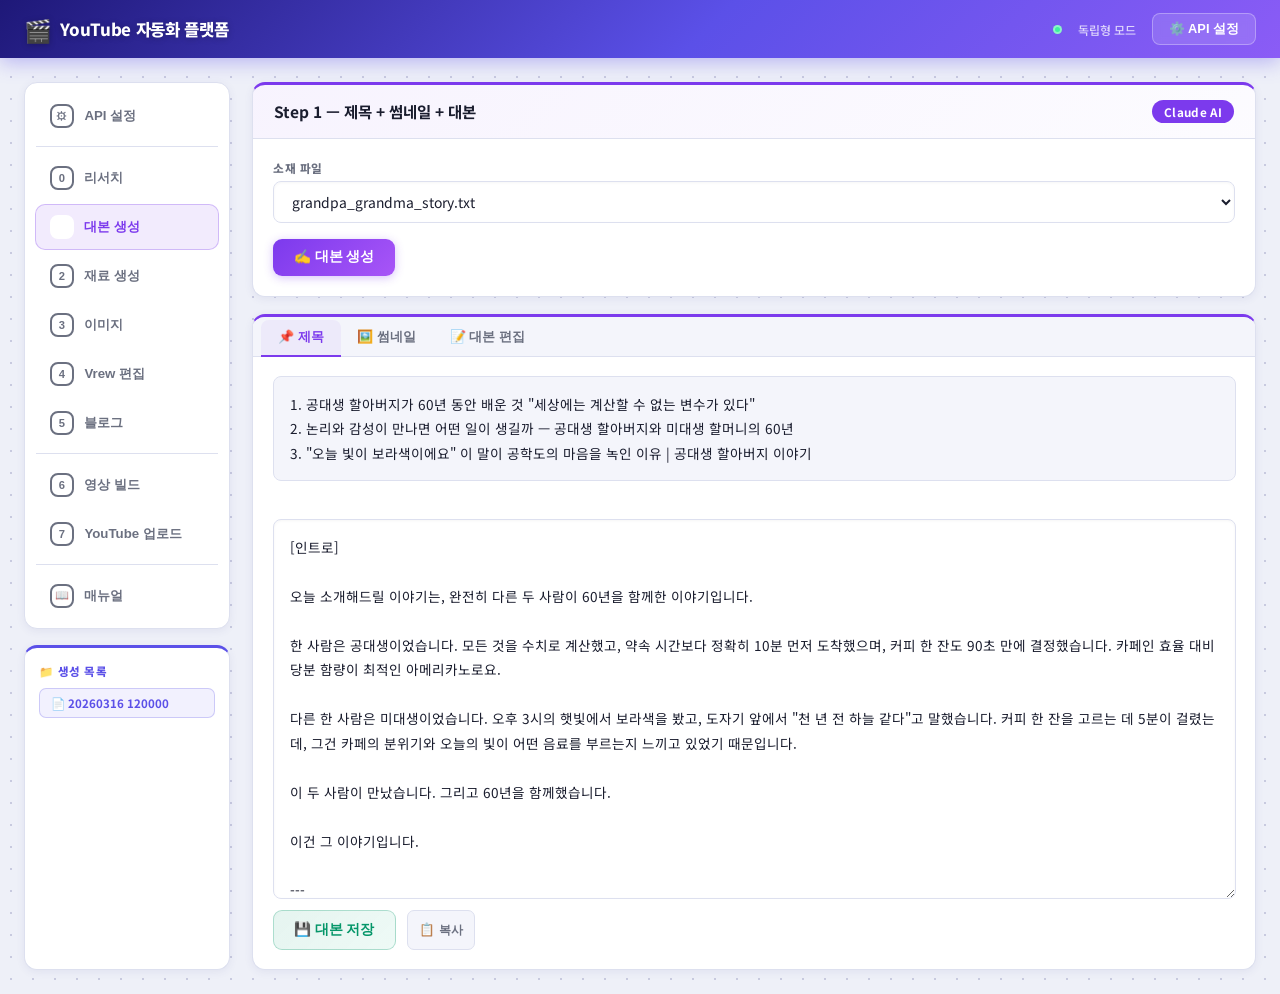
==== index.html @ fd3ea14d "YouTube 자동화 플랫폼 초기 커밋 - index.html: 브라우저 단독 실행 플랫폼 (Gemini API 직접 호출, 프리미엄 화이트 테마) - orchestrator.py" ====
<!DOCTYPE html>
<html lang="ko">
<head>
<meta charset="UTF-8">
<meta name="viewport" content="width=device-width, initial-scale=1.0">
<title>YouTube 자동화 플랫폼</title>
<style>
@import url('https://fonts.googleapis.com/css2?family=Noto+Sans+KR:wght@400;500;600;700;800&display=swap');
*,*::before,*::after{box-sizing:border-box;margin:0;padding:0}
:root{
  --bg:#eef0f8;--surf:#fff;--surf2:#f4f5fb;--surf3:#e8eaf3;
  --border:#dde0ef;--text:#1a1d2e;--text2:#6b7080;--r:13px;
  --sh:0 2px 8px rgba(60,60,140,.08);--sh2:0 8px 28px rgba(60,60,140,.14);
  /* 스텝 컬러 팔레트 */
  --cs:#5b50e8;  /* 설정 — 인디고 */
  --c0:#0891b2;  /* Step 0 — 시안 */
  --c1:#7c3aed;  /* Step 1 — 바이올렛 */
  --c2:#ea580c;  /* Step 2 — 오렌지 */
  --c3:#db2777;  /* Step 3 — 핑크 */
  --c4:#059669;  /* Step 4 — 에메랄드 */
  --c5:#2563eb;  /* Step 5 — 블루 */
  --c6:#7e22ce;  /* Step 6 — 퍼플 */
  --c7:#dc2626;  /* Step 7 — 레드 */
  --accent:#5b50e8;--green:#059669;--yellow:#d97706;--red:#dc2626;
}
*{scrollbar-width:thin;scrollbar-color:#c5c8e0 transparent}
::-webkit-scrollbar{width:5px;height:5px}
::-webkit-scrollbar-thumb{background:#c5c8e0;border-radius:3px}
::-webkit-scrollbar-thumb:hover{background:#9fa6d0}
body{font-family:'Noto Sans KR',system-ui,sans-serif;background:var(--bg);color:var(--text);min-height:100vh;display:flex;flex-direction:column;
  background-image:radial-gradient(circle,#c8cadf 1px,transparent 1px);background-size:22px 22px}

/* ── 헤더 ── */
.hdr{background:linear-gradient(135deg,#1e1878 0%,#5b50e8 55%,#8b5cf6 100%);border-bottom:none;position:sticky;top:0;z-index:200;box-shadow:0 4px 20px rgba(91,80,232,.38)}
.hdr-in{max-width:1500px;margin:0 auto;padding:0 1.5rem;height:58px;display:flex;align-items:center;gap:1rem}
.logo{display:flex;align-items:center;gap:.55rem;font-size:1.05rem;font-weight:800;margin-right:auto;color:#fff;letter-spacing:-.02em;text-shadow:0 1px 6px rgba(0,0,0,.25)}
.logo-icon{font-size:1.4rem}
.dot{width:9px;height:9px;border-radius:50%;background:rgba(255,100,100,.8);border:2px solid rgba(255,255,255,.4);transition:background .3s}
.dot.ok{background:#3df0a0}
.dot-label{font-size:.75rem;color:rgba(255,255,255,.75);font-weight:500}
.hdr-btn{padding:.42rem 1rem;border-radius:8px;border:1.5px solid rgba(255,255,255,.3);background:rgba(255,255,255,.13);color:#fff;font-size:.8rem;cursor:pointer;transition:all .2s;font-weight:600;backdrop-filter:blur(4px)}
.hdr-btn:hover{background:rgba(255,255,255,.25);border-color:rgba(255,255,255,.6)}

/* ── 레이아웃 ── */
.wrap{flex:1;display:flex;max-width:1500px;margin:0 auto;width:100%;padding:1.5rem;gap:1.4rem}

/* ── 사이드바 ── */
.sidebar{width:206px;flex-shrink:0;display:flex;flex-direction:column;gap:1rem}
.snav{display:flex;flex-direction:column;gap:.2rem;background:#fff;border-radius:var(--r);padding:.6rem;border:1.5px solid var(--border);box-shadow:var(--sh)}
.sbtn{width:100%;background:transparent;border:1.5px solid transparent;border-radius:10px;padding:.62rem .9rem;display:flex;align-items:center;gap:.65rem;cursor:pointer;color:var(--text2);transition:all .18s;text-align:left}
.sbtn:hover{background:var(--surf2);border-color:var(--border);color:var(--text)}
/* 기본 활성 */
.sbtn.on{background:rgba(91,80,232,.1);border-color:rgba(91,80,232,.28);color:var(--cs)}
/* 스텝별 활성 색상 */
.sbtn[data-p="pSettings"].on{background:rgba(91,80,232,.1);border-color:rgba(91,80,232,.28);color:var(--cs)}
.sbtn[data-p="p0"].on{background:rgba(8,145,178,.1);border-color:rgba(8,145,178,.28);color:var(--c0)}
.sbtn[data-p="p1"].on{background:rgba(124,58,237,.1);border-color:rgba(124,58,237,.28);color:var(--c1)}
.sbtn[data-p="p2"].on{background:rgba(234,88,12,.1);border-color:rgba(234,88,12,.28);color:var(--c2)}
.sbtn[data-p="p3"].on{background:rgba(219,39,119,.1);border-color:rgba(219,39,119,.28);color:var(--c3)}
.sbtn[data-p="p4"].on{background:rgba(5,150,105,.1);border-color:rgba(5,150,105,.28);color:var(--c4)}
.sbtn[data-p="p5"].on{background:rgba(37,99,235,.1);border-color:rgba(37,99,235,.28);color:var(--c5)}
.sbtn[data-p="p6"].on{background:rgba(126,34,206,.1);border-color:rgba(126,34,206,.28);color:var(--c6)}
.sbtn[data-p="p7"].on{background:rgba(220,38,38,.1);border-color:rgba(220,38,38,.28);color:var(--c7)}
.snum{width:24px;height:24px;border-radius:8px;border:2px solid currentColor;display:flex;align-items:center;justify-content:center;font-size:.7rem;font-weight:800;flex-shrink:0}
.sbtn.on .snum{background:currentColor;border-color:currentColor;color:#fff}
.slabel{font-size:.83rem;font-weight:600}
.sdiv{height:1px;background:var(--border);margin:.28rem .1rem}

/* 출력 목록 */
.obox{background:#fff;border:1.5px solid var(--border);border-top:3px solid var(--cs);border-radius:var(--r);padding:.9rem;flex:1;overflow:hidden;display:flex;flex-direction:column;box-shadow:var(--sh)}
.obox-t{font-size:.72rem;font-weight:800;color:var(--cs);margin-bottom:.55rem;letter-spacing:.05em;text-transform:uppercase}
.olist{display:flex;flex-direction:column;gap:.22rem;overflow-y:auto;flex:1}
.oitem{font-size:.72rem;color:var(--text2);padding:.4rem .65rem;border-radius:7px;cursor:pointer;border:1.5px solid transparent;transition:all .15s;white-space:nowrap;overflow:hidden;text-overflow:ellipsis;font-weight:500}
.oitem:hover{background:var(--surf2);color:var(--text);border-color:var(--border)}
.oitem.sel{background:rgba(91,80,232,.08);border-color:rgba(91,80,232,.25);color:var(--cs);font-weight:700}

/* ── 콘텐츠 ── */
.content{flex:1;min-width:0;display:flex;flex-direction:column;gap:1.1rem}
.panel{display:none;flex-direction:column;gap:1.1rem}.panel.on{display:flex}

/* ── 카드 기본 ── */
.card{background:#fff;border:1.5px solid var(--border);border-radius:var(--r);overflow:hidden;box-shadow:var(--sh);transition:box-shadow .2s}
.card:hover{box-shadow:var(--sh2)}
.card-hdr{padding:.92rem 1.3rem;border-bottom:1.5px solid var(--border);display:flex;align-items:center;gap:.65rem}
.card-hdr h2{font-size:.97rem;font-weight:700;color:var(--text)}
.card-hdr p{font-size:.73rem;color:#fff;margin-left:auto;padding:.2rem .75rem;border-radius:20px;font-weight:700;letter-spacing:.03em}
.card-body{padding:1.25rem;display:flex;flex-direction:column;gap:.9rem}

/* ── 스텝별 카드 상단 컬러 테두리 + 헤더 배경 + 배지 색상 ── */
#pSettings .card{border-top:3px solid var(--cs)}
#pSettings .card-hdr{background:linear-gradient(135deg,rgba(91,80,232,.06),rgba(139,92,246,.03))}
#pSettings .card-hdr p{background:var(--cs)}
#p0 .card{border-top:3px solid var(--c0)}
#p0 .card-hdr{background:linear-gradient(135deg,rgba(8,145,178,.06),rgba(6,182,212,.03))}
#p0 .card-hdr p{background:var(--c0)}
#p0 .btn-p{background:linear-gradient(135deg,var(--c0),#22d3ee);box-shadow:0 2px 10px rgba(8,145,178,.3)}
#p0 .btn-p:hover:not(:disabled){box-shadow:0 5px 18px rgba(8,145,178,.42);transform:translateY(-1px)}
#p1 .card{border-top:3px solid var(--c1)}
#p1 .card-hdr{background:linear-gradient(135deg,rgba(124,58,237,.06),rgba(167,139,250,.03))}
#p1 .card-hdr p{background:var(--c1)}
#p1 .btn-p{background:linear-gradient(135deg,var(--c1),#a855f7);box-shadow:0 2px 10px rgba(124,58,237,.3)}
#p1 .btn-p:hover:not(:disabled){box-shadow:0 5px 18px rgba(124,58,237,.42);transform:translateY(-1px)}
#p2 .card{border-top:3px solid var(--c2)}
#p2 .card-hdr{background:linear-gradient(135deg,rgba(234,88,12,.06),rgba(251,146,60,.03))}
#p2 .card-hdr p{background:var(--c2)}
#p2 .btn-p{background:linear-gradient(135deg,var(--c2),#fb923c);box-shadow:0 2px 10px rgba(234,88,12,.3)}
#p2 .btn-p:hover:not(:disabled){box-shadow:0 5px 18px rgba(234,88,12,.42);transform:translateY(-1px)}
#p3 .card{border-top:3px solid var(--c3)}
#p3 .card-hdr{background:linear-gradient(135deg,rgba(219,39,119,.06),rgba(244,114,182,.03))}
#p3 .card-hdr p{background:var(--c3)}
#p3 .btn-p{background:linear-gradient(135deg,var(--c3),#f472b6);box-shadow:0 2px 10px rgba(219,39,119,.3)}
#p3 .btn-p:hover:not(:disabled){box-shadow:0 5px 18px rgba(219,39,119,.42);transform:translateY(-1px)}
#p4 .card{border-top:3px solid var(--c4)}
#p4 .card-hdr{background:linear-gradient(135deg,rgba(5,150,105,.06),rgba(52,211,153,.03))}
#p4 .card-hdr p{background:var(--c4)}
#p5 .card{border-top:3px solid var(--c5)}
#p5 .card-hdr{background:linear-gradient(135deg,rgba(37,99,235,.06),rgba(96,165,250,.03))}
#p5 .card-hdr p{background:var(--c5)}
#p5 .btn-p{background:linear-gradient(135deg,var(--c5),#60a5fa);box-shadow:0 2px 10px rgba(37,99,235,.3)}
#p5 .btn-p:hover:not(:disabled){box-shadow:0 5px 18px rgba(37,99,235,.42);transform:translateY(-1px)}
#p6 .card{border-top:3px solid var(--c6)}
#p6 .card-hdr{background:linear-gradient(135deg,rgba(126,34,206,.06),rgba(192,132,252,.03))}
#p6 .card-hdr p{background:var(--c6)}
#p6 .btn-p{background:linear-gradient(135deg,var(--c6),#c084fc);box-shadow:0 2px 10px rgba(126,34,206,.3)}
#p6 .btn-p:hover:not(:disabled){box-shadow:0 5px 18px rgba(126,34,206,.42);transform:translateY(-1px)}
#p7 .card{border-top:3px solid var(--c7)}
#p7 .card-hdr{background:linear-gradient(135deg,rgba(220,38,38,.06),rgba(252,165,165,.03))}
#p7 .card-hdr p{background:var(--c7)}
#p7 .btn-p{background:linear-gradient(135deg,var(--c7),#f87171);box-shadow:0 2px 10px rgba(220,38,38,.3)}
#p7 .btn-p:hover:not(:disabled){box-shadow:0 5px 18px rgba(220,38,38,.42);transform:translateY(-1px)}

/* ── 폼 ── */
.fg{display:flex;flex-direction:column;gap:.32rem}
.fg label{font-size:.73rem;font-weight:800;color:var(--text2);letter-spacing:.04em;text-transform:uppercase}
.row{display:flex;gap:.8rem;flex-wrap:wrap}
.row .fg{flex:1;min-width:140px}
input[type=text],input[type=password],select,textarea{
  width:100%;background:#fff;border:1.5px solid var(--border);
  border-radius:8px;padding:.55rem .88rem;color:var(--text);font-size:.87rem;
  outline:none;transition:all .2s;font-family:inherit;
  box-shadow:inset 0 1px 3px rgba(0,0,0,.04)}
input[type=text]:focus,input[type=password]:focus,select:focus,textarea:focus{border-color:var(--accent);box-shadow:0 0 0 3px rgba(91,80,232,.11)}
.eye-wrap{position:relative}
.eye-wrap input{padding-right:2.2rem}
.eye-btn{position:absolute;right:.7rem;top:50%;transform:translateY(-50%);background:none;border:none;color:var(--text2);cursor:pointer;font-size:.85rem;padding:0}
.chk-row{display:flex;align-items:center;gap:.5rem;font-size:.86rem;cursor:pointer;font-weight:600}
.chk-row input{width:15px;height:15px;accent-color:var(--accent);cursor:pointer}

/* ── 버튼 ── */
.btn{padding:.6rem 1.3rem;border-radius:9px;border:none;font-size:.85rem;font-weight:700;cursor:pointer;transition:all .2s;display:inline-flex;align-items:center;gap:.4rem;letter-spacing:-.01em}
.btn:disabled{opacity:.38;cursor:not-allowed;transform:none!important;box-shadow:none!important}
.btn-p{background:linear-gradient(135deg,var(--cs),#8b5cf6);color:#fff;box-shadow:0 2px 10px rgba(91,80,232,.32)}
.btn-p:hover:not(:disabled){box-shadow:0 5px 18px rgba(91,80,232,.42);transform:translateY(-1px)}
.btn-s{background:#fff;color:var(--text);border:1.5px solid var(--border);box-shadow:0 1px 4px rgba(0,0,0,.06)}
.btn-s:hover:not(:disabled){border-color:#9fa6d0;color:var(--accent);background:var(--surf2);transform:translateY(-1px)}
.btn-g{background:linear-gradient(135deg,rgba(5,150,105,.1),rgba(16,185,129,.07));color:var(--green);border:1.5px solid rgba(5,150,105,.28)}
.btn-g:hover:not(:disabled){background:rgba(5,150,105,.17);transform:translateY(-1px)}
.btn-r{background:rgba(220,38,38,.08);color:var(--red);border:1.5px solid rgba(220,38,38,.25)}
.btn-r:hover:not(:disabled){background:rgba(220,38,38,.14)}
.btn-icon{background:var(--surf2);border:1.5px solid var(--border);color:var(--text2);padding:.38rem .72rem;font-size:.78rem;border-radius:7px;cursor:pointer;transition:all .15s;font-weight:600}
.btn-icon:hover{border-color:#9fa6d0;color:var(--accent);background:var(--surf3);transform:translateY(-1px)}

/* ── 로그 ── */
.log{background:linear-gradient(135deg,#f0f4ff,#f8f9ff);border:1.5px solid #c7d2fe;border-left:4px solid var(--c1);border-radius:var(--r);padding:1rem 1.2rem;font-family:Consolas,'Courier New',monospace;font-size:.79rem;color:#3730a3;white-space:pre-wrap;max-height:260px;overflow-y:auto;line-height:1.65}
.log .err{color:var(--red)}
.status-row{display:flex;align-items:center;gap:.7rem}
.spin{display:inline-block;width:14px;height:14px;border:2px solid #c7d2fe;border-top-color:var(--cs);border-radius:50%;animation:spin .7s linear infinite;flex-shrink:0}
@keyframes spin{to{transform:rotate(360deg)}}
.tag{font-size:.72rem;padding:.22rem .62rem;border-radius:20px;font-weight:800;letter-spacing:.03em}
.tag-run{background:rgba(91,80,232,.11);color:var(--cs);border:1px solid rgba(91,80,232,.2)}
.tag-ok{background:rgba(5,150,105,.11);color:var(--green);border:1px solid rgba(5,150,105,.2)}
.tag-err{background:rgba(220,38,38,.11);color:var(--red);border:1px solid rgba(220,38,38,.2)}

/* ── 탭 ── */
.tabs{display:flex;border-bottom:1.5px solid var(--border);background:var(--surf2);padding:.2rem .5rem 0}
.tbtn{padding:.56rem 1.05rem;background:none;border:none;color:var(--text2);font-size:.81rem;font-weight:700;cursor:pointer;border-bottom:2.5px solid transparent;transition:all .15s;margin-bottom:-1.5px;border-radius:8px 8px 0 0}
.tbtn.on{color:var(--accent);border-bottom-color:var(--accent);background:rgba(91,80,232,.06)}
.tbtn:hover{color:var(--text);background:var(--surf3)}
#p1 .tbtn.on{color:var(--c1);border-bottom-color:var(--c1);background:rgba(124,58,237,.06)}
#p2 .tbtn.on{color:var(--c2);border-bottom-color:var(--c2);background:rgba(234,88,12,.06)}
#p3 .tbtn.on{color:var(--c3);border-bottom-color:var(--c3);background:rgba(219,39,119,.06)}
#p4 .tbtn.on{color:var(--c4);border-bottom-color:var(--c4);background:rgba(5,150,105,.06)}
#p5 .tbtn.on{color:var(--c5);border-bottom-color:var(--c5);background:rgba(37,99,235,.06)}
.tc{display:none;padding:1.2rem}.tc.on{display:block}

/* ── 콘텐츠 영역 ── */
.ca{background:var(--surf2);border-radius:8px;padding:.92rem 1.05rem;font-size:.85rem;line-height:1.8;white-space:pre-wrap;min-height:60px;border:1.5px solid var(--border)}
.cedit{width:100%;background:#fff;border:1.5px solid var(--border);border-radius:8px;padding:.92rem 1.05rem;color:var(--text);font-size:.85rem;line-height:1.8;min-height:380px;resize:vertical;outline:none;font-family:inherit;transition:all .2s}
.cedit:focus{border-color:var(--c1);box-shadow:0 0 0 3px rgba(124,58,237,.1)}

/* ── 프롬프트 카드 ── */
.pcards{display:flex;flex-direction:column;gap:.7rem}
.pcard{background:#fff;border:1.5px solid var(--border);border-left:4px solid var(--c3);border-radius:var(--r);padding:.9rem 1.1rem;display:flex;gap:.9rem;transition:all .2s}
.pcard:hover{box-shadow:var(--sh2);transform:translateX(2px)}
.pnum{width:26px;height:26px;border-radius:8px;background:linear-gradient(135deg,var(--c3),#f472b6);color:#fff;display:flex;align-items:center;justify-content:center;font-size:.71rem;font-weight:800;flex-shrink:0;margin-top:.1rem;box-shadow:0 2px 6px rgba(219,39,119,.28)}
.pbody{flex:1;min-width:0}
.pko{font-size:.78rem;color:var(--text2);margin-bottom:.4rem;font-weight:600}
.pen{font-size:.8rem;color:var(--text);line-height:1.55;font-family:Consolas,monospace;background:linear-gradient(135deg,#fdf4ff,#fce7f3);padding:.55rem .8rem;border-radius:7px;margin-bottom:.5rem;word-break:break-all;border:1.5px solid #fbcfe8}

/* ── 메타 그리드 ── */
.mgrid{display:flex;flex-direction:column;gap:.9rem}
.mlbl{font-size:.72rem;font-weight:800;color:var(--c2);letter-spacing:.05em;text-transform:uppercase;margin-bottom:.3rem}

/* ── 도구 링크 ── */
.tlinks{display:flex;gap:.7rem;flex-wrap:wrap}
.tlink{padding:.5rem 1rem;background:#fff;border:1.5px solid var(--border);border-radius:9px;color:var(--text);text-decoration:none;font-size:.82rem;font-weight:700;transition:all .2s;box-shadow:var(--sh)}
.tlink:hover{border-color:#9fa6d0;color:var(--accent);background:rgba(91,80,232,.04);transform:translateY(-1px);box-shadow:var(--sh2)}

/* ── 설정 패널 ── */
.settings-grid{display:grid;grid-template-columns:1fr 1fr;gap:1rem}
@media(max-width:700px){.settings-grid{grid-template-columns:1fr}}
.key-status{font-size:.74rem;margin-top:.3rem;display:flex;align-items:center;gap:.3rem;font-weight:700}
.key-status.ok{color:var(--green)}.key-status.no{color:var(--red)}

/* ── 마크다운 ── */
.md h2{font-size:.97rem;color:var(--c4);margin:1rem 0 .35rem;font-weight:800}
.md h3{font-size:.88rem;color:var(--c2);margin:.8rem 0 .3rem;font-weight:700}
.md table{width:100%;border-collapse:collapse;margin:.7rem 0;font-size:.8rem}
.md th{background:rgba(5,150,105,.07);padding:.45rem .7rem;border:1.5px solid var(--border);text-align:left;font-weight:800;color:var(--c4)}
.md td{padding:.4rem .7rem;border:1.5px solid var(--border)}
.md tr:nth-child(even) td{background:var(--surf2)}
.md code{background:linear-gradient(135deg,#ede9fe,#f3e8ff);border:1px solid #ddd6fe;padding:.1rem .35rem;border-radius:5px;font-size:.78rem;font-family:Consolas,monospace;color:var(--c1)}
.md ul,.md ol{padding-left:1.3rem;font-size:.85rem;line-height:1.8}
.md hr{border:none;border-top:1.5px solid var(--border);margin:.9rem 0}
.md strong{color:var(--text);font-weight:700}

/* ── 토스트 ── */
#toast{position:fixed;bottom:1.5rem;right:1.5rem;background:#fff;border:1.5px solid var(--green);color:var(--green);padding:.68rem 1.35rem;border-radius:12px;font-size:.85rem;font-weight:800;opacity:0;transform:translateY(8px);transition:all .25s;pointer-events:none;z-index:999;box-shadow:0 6px 22px rgba(5,150,105,.2)}
#toast.show{opacity:1;transform:translateY(0)}

/* ── 빈 상태 ── */
.empty{text-align:center;padding:2rem;color:var(--text2);font-size:.88rem}
.hidden{display:none!important}

/* ── 매뉴얼 ── */
#pManual .card{border-top:3px solid #0f766e}
#pManual .card-hdr{background:linear-gradient(135deg,rgba(15,118,110,.07),rgba(20,184,166,.03))}
#pManual .card-hdr p{background:#0f766e}
.sbtn[data-p="pManual"].on{background:rgba(15,118,110,.1);border-color:rgba(15,118,110,.28);color:#0f766e}
.man-hero{background:linear-gradient(135deg,#1e1878,#5b50e8,#8b5cf6);border-radius:var(--r);padding:2rem 1.8rem;color:#fff;margin-bottom:.2rem}
.man-hero h1{font-size:1.5rem;font-weight:800;margin-bottom:.4rem;letter-spacing:-.03em}
.man-hero p{font-size:.88rem;opacity:.82;line-height:1.7}
.man-flow{display:flex;flex-wrap:wrap;gap:.7rem;margin:.5rem 0}
.man-step{background:#fff;border:1.5px solid var(--border);border-radius:10px;padding:.75rem 1rem;display:flex;align-items:center;gap:.6rem;min-width:130px;flex:1;box-shadow:var(--sh);transition:all .2s}
.man-step:hover{box-shadow:var(--sh2);transform:translateY(-2px)}
.man-step-num{width:30px;height:30px;border-radius:9px;display:flex;align-items:center;justify-content:center;font-size:.78rem;font-weight:800;color:#fff;flex-shrink:0}
.man-step-txt{font-size:.78rem;font-weight:700;color:var(--text);line-height:1.3}
.man-step-sub{font-size:.68rem;color:var(--text2);font-weight:500}
.man-arr{color:var(--text2);font-size:1.1rem;align-self:center;flex-shrink:0}
.man-sec{display:grid;grid-template-columns:1fr 1fr;gap:1rem}
@media(max-width:800px){.man-sec{grid-template-columns:1fr}}
.man-card{background:#fff;border:1.5px solid var(--border);border-radius:var(--r);overflow:hidden;box-shadow:var(--sh)}
.man-card-hdr{padding:.75rem 1rem;display:flex;align-items:center;gap:.55rem;border-bottom:1.5px solid var(--border)}
.man-card-hdr .mc-icon{width:32px;height:32px;border-radius:9px;display:flex;align-items:center;justify-content:center;font-size:1rem;flex-shrink:0}
.man-card-hdr h3{font-size:.88rem;font-weight:800;color:var(--text)}
.man-card-hdr span{font-size:.71rem;color:#fff;padding:.15rem .55rem;border-radius:12px;font-weight:700;margin-left:auto}
.man-card-body{padding:.95rem 1rem}
.man-list{display:flex;flex-direction:column;gap:.55rem}
.man-item{display:flex;gap:.65rem;align-items:flex-start}
.man-item-dot{width:6px;height:6px;border-radius:50%;background:currentColor;flex-shrink:0;margin-top:.42rem}
.man-item-txt{font-size:.81rem;line-height:1.65;color:var(--text)}
.man-item-txt strong{font-weight:700}
.man-item-txt code{background:var(--surf2);border:1px solid var(--border);padding:.05rem .3rem;border-radius:4px;font-size:.76rem;font-family:Consolas,monospace;color:var(--c1)}
.man-tip{background:linear-gradient(135deg,rgba(91,80,232,.06),rgba(139,92,246,.03));border:1.5px solid rgba(91,80,232,.18);border-radius:10px;padding:.85rem 1rem;font-size:.81rem;line-height:1.7;color:var(--text)}
.man-tip strong{color:var(--cs);font-weight:800}
.man-qa{display:flex;flex-direction:column;gap:.7rem}
.man-q{background:var(--surf2);border:1.5px solid var(--border);border-radius:10px;padding:.85rem 1rem}
.man-q-t{font-size:.82rem;font-weight:800;color:var(--text);margin-bottom:.4rem;display:flex;gap:.5rem}
.man-q-t::before{content:'Q.';color:var(--cs);font-weight:800;flex-shrink:0}
.man-q-a{font-size:.8rem;line-height:1.7;color:var(--text2);padding-left:1.3rem}
.man-api{display:flex;flex-direction:column;gap:.5rem}
.man-api-row{display:flex;align-items:center;gap:.7rem;padding:.65rem .9rem;background:#fff;border:1.5px solid var(--border);border-radius:9px}
.man-api-badge{font-size:.7rem;font-weight:800;color:#fff;padding:.18rem .6rem;border-radius:12px;white-space:nowrap;flex-shrink:0}
.man-api-info{flex:1;min-width:0}
.man-api-name{font-size:.8rem;font-weight:700;color:var(--text)}
.man-api-desc{font-size:.72rem;color:var(--text2)}
</style>
</head>
<body>
<div id="toast"></div>

<!-- 헤더 -->
<header class="hdr">
  <div class="hdr-in">
    <div class="logo"><span class="logo-icon">🎬</span> YouTube 자동화 플랫폼</div>
    <div class="dot" id="dot"></div>
    <span class="dot-label" id="dot-label">연결 중...</span>
    <button class="hdr-btn" id="settingsBtn" onclick="goSettings()">⚙️ API 설정</button>
  </div>
</header>

<div class="wrap">
  <!-- 사이드바 -->
  <aside class="sidebar">
    <nav class="snav">
      <button class="sbtn" data-p="pSettings" onclick="goSettings()">
        <span class="snum">⚙</span><span class="slabel">API 설정</span>
      </button>
      <div class="sdiv"></div>
      <button class="sbtn" data-p="p0" onclick="goPanel('p0',this)">
        <span class="snum">0</span><span class="slabel">리서치</span>
      </button>
      <button class="sbtn" data-p="p1" onclick="goPanel('p1',this)">
        <span class="snum">1</span><span class="slabel">대본 생성</span>
      </button>
      <button class="sbtn" data-p="p2" onclick="goPanel('p2',this)">
        <span class="snum">2</span><span class="slabel">재료 생성</span>
      </button>
      <button class="sbtn" data-p="p3" onclick="goPanel('p3',this)">
        <span class="snum">3</span><span class="slabel">이미지</span>
      </button>
      <button class="sbtn" data-p="p4" onclick="goPanel('p4',this)">
        <span class="snum">4</span><span class="slabel">Vrew 편집</span>
      </button>
      <button class="sbtn" data-p="p5" onclick="goPanel('p5',this)">
        <span class="snum">5</span><span class="slabel">블로그</span>
      </button>
      <div class="sdiv"></div>
      <button class="sbtn" data-p="p6" onclick="goPanel('p6',this)">
        <span class="snum">6</span><span class="slabel">영상 빌드</span>
      </button>
      <button class="sbtn" data-p="p7" onclick="goPanel('p7',this)">
        <span class="snum">7</span><span class="slabel">YouTube 업로드</span>
      </button>
      <div class="sdiv"></div>
      <button class="sbtn" data-p="pManual" onclick="goPanel('pManual',this)">
        <span class="snum">📖</span><span class="slabel">매뉴얼</span>
      </button>
    </nav>
    <div class="obox">
      <div class="obox-t">📁 생성 목록</div>
      <div class="olist" id="olist"><div class="empty">없음</div></div>
    </div>
  </aside>

  <!-- 콘텐츠 -->
  <section class="content">

    <!-- ⚙️ API 설정 -->
    <div id="pSettings" class="panel">
      <div class="card">
        <div class="card-hdr">
          <h2>⚙️ API 키 설정</h2>
          <p>키는 config/settings.yaml에 저장됩니다</p>
        </div>
        <div class="card-body">
          <div class="settings-grid">
            <div class="fg">
              <label>🤖 Anthropic API Key <span style="color:var(--red)">*</span></label>
              <div class="eye-wrap">
                <input type="password" id="k-anthropic" placeholder="sk-ant-...">
                <button class="eye-btn" onclick="toggleEye('k-anthropic',this)">👁</button>
              </div>
              <div class="key-status" id="ks-anthropic"></div>
              <div style="font-size:.72rem;color:var(--text2);margin-top:.2rem">대본·재료·블로그 생성에 사용</div>
            </div>
            <div class="fg">
              <label>✨ Gemini API Key</label>
              <div class="eye-wrap">
                <input type="password" id="k-gemini" placeholder="AIzaSy...">
                <button class="eye-btn" onclick="toggleEye('k-gemini',this)">👁</button>
              </div>
              <div class="key-status" id="ks-gemini"></div>
              <div style="font-size:.72rem;color:var(--text2);margin-top:.2rem">Step 0 경쟁 영상 리서치에 사용</div>
            </div>
            <div class="fg">
              <label>🎙️ ElevenLabs API Key <span style="color:var(--text2)">(선택)</span></label>
              <div class="eye-wrap">
                <input type="password" id="k-elevenlabs" placeholder="ElevenLabs key...">
                <button class="eye-btn" onclick="toggleEye('k-elevenlabs',this)">👁</button>
              </div>
              <div class="key-status" id="ks-elevenlabs"></div>
              <div style="font-size:.72rem;color:var(--text2);margin-top:.2rem">음성 자동 생성에 사용 (없으면 건너뜀)</div>
            </div>
            <div class="fg">
              <label>🤖 Claude 모델</label>
              <select id="k-model">
                <option value="claude-sonnet-4-6">claude-sonnet-4-6 (권장)</option>
                <option value="claude-opus-4-6">claude-opus-4-6</option>
                <option value="claude-haiku-4-5-20251001">claude-haiku-4-5 (빠름)</option>
              </select>
            </div>
            <div class="fg">
              <label>🎨 콘텐츠 톤</label>
              <input type="text" id="k-tone" placeholder="따뜻하고 감성적인">
            </div>
            <div class="fg">
              <label>👥 타겟 시청자</label>
              <input type="text" id="k-audience" placeholder="30-60대 감성 콘텐츠 시청자">
            </div>
          </div>
          <div style="margin-top:1.2rem;display:flex;gap:.7rem">
            <button class="btn btn-p" onclick="saveSettings()">💾 저장</button>
            <button class="btn btn-s" onclick="loadSettings()">↺ 불러오기</button>
          </div>
        </div>
      </div>
    </div>

    <!-- Step 0: 리서치 -->
    <div id="p0" class="panel">
      <div class="card">
        <div class="card-hdr">
          <h2>Step 0 — 경쟁 영상 리서치</h2>
          <p>Gemini AI · 선택</p>
        </div>
        <div class="card-body" style="display:flex;flex-direction:column;gap:1rem">
          <div class="fg">
            <label>소재 파일</label>
            <select id="s0-src"></select>
          </div>
          <div style="display:flex;gap:.7rem;align-items:center">
            <button class="btn btn-p" id="s0-run" onclick="runResearch()">🔍 리서치 시작</button>
            <span id="s0-tag" class="tag hidden"></span>
          </div>
          <div id="s0-log" class="log hidden"></div>
          <div id="s0-result" class="ca hidden" style="white-space:pre-wrap"></div>
        </div>
      </div>
    </div>

    <!-- Step 1: 대본 생성 -->
    <div id="p1" class="panel">
      <div class="card">
        <div class="card-hdr">
          <h2>Step 1 — 제목 + 썸네일 + 대본</h2>
          <p>Claude AI</p>
        </div>
        <div class="card-body" style="display:flex;flex-direction:column;gap:1rem">
          <div class="fg">
            <label>소재 파일</label>
            <select id="s1-src"></select>
          </div>
          <div style="display:flex;gap:.7rem;align-items:center">
            <button class="btn btn-p" id="s1-run" onclick="runWrite()">✍️ 대본 생성</button>
            <span id="s1-tag" class="tag hidden"></span>
          </div>
          <div id="s1-log" class="log hidden"></div>
        </div>
      </div>
      <!-- 결과 -->
      <div class="card hidden" id="s1-result">
        <div class="tabs">
          <button class="tbtn on" data-t="t1a">📌 제목</button>
          <button class="tbtn" data-t="t1b">🖼️ 썸네일</button>
          <button class="tbtn" data-t="t1c">📝 대본 편집</button>
        </div>
        <div id="t1a" class="tc on"><div class="ca" id="v1a"></div></div>
        <div id="t1b" class="tc"><div class="ca" id="v1b"></div></div>
        <div id="t1c" class="tc" style="display:flex;flex-direction:column;gap:.7rem">
          <textarea class="cedit" id="v1c"></textarea>
          <div style="display:flex;gap:.7rem">
            <button class="btn btn-g" onclick="saveScript()">💾 대본 저장</button>
            <button class="btn btn-icon" onclick="copyEl('v1c')">📋 복사</button>
          </div>
        </div>
      </div>
    </div>

    <!-- Step 2: 재료 생성 -->
    <div id="p2" class="panel">
      <div class="card">
        <div class="card-hdr">
          <h2>Step 2 — 영상 재료 일괄 생성</h2>
          <p>Claude AI</p>
        </div>
        <div class="card-body" style="display:flex;flex-direction:column;gap:1rem">
          <div class="row">
            <div class="fg">
              <label>출력 폴더 (대본)</label>
              <select id="s2-ts" onchange="updateS2Cmd()"></select>
            </div>
            <div class="fg">
              <label>소재 파일</label>
              <select id="s2-src"></select>
            </div>
            <div class="fg" style="justify-content:flex-end;padding-top:1.4rem">
              <label class="chk-row"><input type="checkbox" id="s2-short"> 숏폼 (60초)</label>
            </div>
          </div>
          <div style="display:flex;gap:.7rem;align-items:center">
            <button class="btn btn-p" id="s2-run" onclick="runGenerate()">⚡ 재료 생성</button>
            <span id="s2-tag" class="tag hidden"></span>
          </div>
          <div id="s2-log" class="log hidden"></div>
        </div>
      </div>
      <div class="card hidden" id="s2-result">
        <div class="tabs">
          <button class="tbtn on" data-t="t2a">🖼️ 이미지 프롬프트</button>
          <button class="tbtn" data-t="t2b">🎬 Vrew 가이드</button>
          <button class="tbtn" data-t="t2c">📊 메타데이터</button>
        </div>
        <div id="t2a" class="tc on"><div class="pcards" id="v2a"></div></div>
        <div id="t2b" class="tc"><div class="ca md" id="v2b"></div></div>
        <div id="t2c" class="tc">
          <div class="mgrid">
            <div><div class="mlbl">📌 업로드 제목</div><div class="ca" id="v2c1"></div></div>
            <div><div class="mlbl">📝 영상 설명</div><div class="ca" id="v2c2"></div></div>
            <div><div class="mlbl">🏷️ 태그</div><div class="ca" id="v2c3"></div></div>
          </div>
        </div>
      </div>
    </div>

    <!-- Step 3: 이미지 -->
    <div id="p3" class="panel">
      <!-- 자동 생성 -->
      <div class="card">
        <div class="card-hdr"><h2>Step 3-A — Imagen 3 자동 생성</h2><p>Google AI · 완전 자동</p></div>
        <div class="card-body" style="display:flex;flex-direction:column;gap:1rem">
          <div class="fg">
            <label>출력 폴더</label>
            <select id="s3a-ts"></select>
          </div>
          <div style="font-size:.8rem;color:var(--text2)">
            💡 Step 2에서 생성된 이미지 프롬프트를 Google Imagen 3로 자동 생성합니다.<br>
            비용: 약 $0.04/장 × 프롬프트 수 (Gemini API 키 필요)
          </div>
          <div style="display:flex;gap:.7rem;align-items:center">
            <button class="btn btn-p" id="s3a-run" onclick="runImages()">🎨 이미지 자동 생성</button>
            <span id="s3a-tag" class="tag hidden"></span>
          </div>
          <div id="s3a-log" class="log hidden"></div>
        </div>
      </div>
      <!-- 수동 생성 -->
      <div class="card">
        <div class="card-hdr"><h2>Step 3-B — 수동 이미지 생성</h2><p>수동</p></div>
        <div class="card-body" style="display:flex;flex-direction:column;gap:1rem">
          <div class="fg">
            <label>출력 폴더</label>
            <select id="s3-ts" onchange="loadPrompts()"></select>
          </div>
          <div class="tlinks">
            <a href="https://labs.google/fx/tools/whisk" target="_blank" class="tlink">🎨 Whisk 열기</a>
            <a href="https://www.nanobana.ai/" target="_blank" class="tlink">🍌 나노바나나 열기</a>
          </div>
          <div class="pcards" id="s3-cards"><div class="empty">출력 폴더를 선택하면 프롬프트가 표시됩니다</div></div>
        </div>
      </div>
    </div>

    <!-- Step 4: Vrew -->
    <div id="p4" class="panel">
      <div class="card">
        <div class="card-hdr"><h2>Step 4 — Vrew 편집 가이드</h2><p>수동</p></div>
        <div class="card-body" style="display:flex;flex-direction:column;gap:1rem">
          <div class="fg">
            <label>출력 폴더</label>
            <select id="s4-ts" onchange="loadGuide()"></select>
          </div>
          <div class="tlinks">
            <a href="https://vrew.ai/" target="_blank" class="tlink">🎬 Vrew 열기</a>
          </div>
        </div>
      </div>
      <div class="card">
        <div class="tabs">
          <button class="tbtn on" data-t="t4a">📖 편집 가이드</button>
          <button class="tbtn" data-t="t4b">⏱️ 타임라인</button>
        </div>
        <div id="t4a" class="tc on"><div class="ca md" id="v4a">출력 폴더를 선택하세요</div></div>
        <div id="t4b" class="tc"><div class="ca md" id="v4b"></div></div>
      </div>
    </div>

    <!-- Step 5: 블로그 -->
    <div id="p5" class="panel">
      <div class="card">
        <div class="card-hdr"><h2>Step 5 — 블로그 글 생성</h2><p>Claude AI · 선택</p></div>
        <div class="card-body" style="display:flex;flex-direction:column;gap:1rem">
          <div class="row">
            <div class="fg" style="flex:2">
              <label>YouTube URL</label>
              <input type="text" id="s5-url" placeholder="https://youtu.be/XXXXX">
            </div>
            <div class="fg" style="flex:1">
              <label>출력 폴더</label>
              <select id="s5-ts"></select>
            </div>
          </div>
          <div style="display:flex;gap:.7rem;align-items:center">
            <button class="btn btn-p" id="s5-run" onclick="runBlog()">📝 블로그 생성</button>
            <span id="s5-tag" class="tag hidden"></span>
          </div>
          <div id="s5-log" class="log hidden"></div>
        </div>
      </div>
      <div class="card hidden" id="s5-result">
        <div class="card-body" style="display:flex;flex-direction:column;gap:.7rem">
          <div class="ca" id="v5" style="white-space:pre-wrap;max-height:500px;overflow-y:auto"></div>
          <button class="btn btn-g" style="align-self:flex-start" onclick="copyEl('v5')">📋 블로그 글 복사</button>
        </div>
      </div>
    </div>

    <!-- Step 6: 영상 빌드 -->
    <div id="p6" class="panel">
      <div class="card">
        <div class="card-hdr"><h2>Step 6 — 영상 자동 빌드</h2><p>MoviePy + Whisper · 완전 자동</p></div>
        <div class="card-body" style="display:flex;flex-direction:column;gap:1rem">
          <div class="fg">
            <label>출력 폴더 (이미지 + 음성 필요)</label>
            <select id="s6-ts"></select>
          </div>
          <div id="s6-status" style="font-size:.82rem;color:var(--text2)">출력 폴더를 선택하세요</div>
          <div style="font-size:.8rem;color:var(--text2)">
            💡 02_images/ 이미지 + 01_voice/ 음성 → MP4 영상 자동 합성<br>
            Whisper(자막) · FFmpeg(자막 삽입) 설치 시 자막 자동 추가<br>
            필수: <code>pip install moviepy</code> &nbsp;
            선택: <code>pip install faster-whisper</code>
          </div>
          <div style="display:flex;gap:.7rem;align-items:center">
            <button class="btn btn-p" id="s6-run" onclick="runVideo()">🎬 영상 빌드 시작</button>
            <span id="s6-tag" class="tag hidden"></span>
          </div>
          <div id="s6-log" class="log hidden"></div>
        </div>
      </div>
      <div class="card hidden" id="s6-result">
        <div class="card-body" style="display:flex;flex-direction:column;gap:.7rem">
          <div style="font-size:.9rem;color:var(--green)">✅ 영상 생성 완료!</div>
          <div class="ca" id="v6-path" style="font-size:.85rem"></div>
          <button class="btn btn-s" onclick="goPanel('p7',document.querySelector('[data-p=&quot;p7&quot;]'))">
            ▶ Step 7 YouTube 업로드로 이동
          </button>
        </div>
      </div>
    </div>

    <!-- Step 7: YouTube 업로드 -->
    <div id="p7" class="panel">
      <div class="card">
        <div class="card-hdr"><h2>Step 7 — YouTube 자동 업로드</h2><p>YouTube Data API v3</p></div>
        <div class="card-body" style="display:flex;flex-direction:column;gap:1rem">
          <div class="row">
            <div class="fg" style="flex:2">
              <label>출력 폴더 (영상 파일 필요)</label>
              <select id="s7-ts"></select>
            </div>
            <div class="fg" style="flex:1">
              <label>공개 설정</label>
              <select id="s7-privacy">
                <option value="private">🔒 비공개 (권장)</option>
                <option value="unlisted">🔗 링크 공개</option>
                <option value="public">🌐 전체 공개</option>
              </select>
            </div>
          </div>
          <div style="font-size:.8rem;color:var(--text2)">
            💡 OAuth 최초 실행 시 브라우저 인증 팝업이 뜹니다 (서버 터미널에서 진행).<br>
            사전 준비: Google Cloud Console → YouTube Data API v3 활성화 →<br>
            OAuth 클라이언트 ID(데스크톱) 생성 → <code>config/youtube_client_secrets.json</code> 저장
          </div>
          <div style="display:flex;gap:.7rem;align-items:center">
            <button class="btn btn-p" id="s7-run" onclick="runUpload()">🚀 YouTube 업로드</button>
            <span id="s7-tag" class="tag hidden"></span>
          </div>
          <div id="s7-log" class="log hidden"></div>
        </div>
      </div>
      <div class="card hidden" id="s7-result">
        <div class="card-body" style="display:flex;flex-direction:column;gap:.7rem">
          <div style="font-size:.9rem;color:var(--green)">✅ 업로드 완료!</div>
          <div class="ca" id="v7-url" style="font-size:.9rem;font-weight:700"></div>
          <button class="btn btn-icon" onclick="copyEl('v7-url')">📋 URL 복사</button>
        </div>
      </div>
    </div>

    <!-- 📖 매뉴얼 -->
    <div id="pManual" class="panel">

      <!-- 히어로 -->
      <div class="card">
        <div class="card-hdr"><h2>📖 사용 매뉴얼</h2><p>YouTube 자동화 플랫폼</p></div>
        <div class="card-body">
          <div class="man-hero">
            <h1>🎬 YouTube 자동화 플랫폼</h1>
            <p>소재 하나로 리서치 → 대본 → 이미지 → 음성 → 편집 → 업로드까지<br>전 과정을 AI가 자동으로 처리합니다. 아래 순서대로 진행하세요.</p>
          </div>

          <!-- 워크플로우 흐름도 -->
          <div style="font-size:.72rem;font-weight:800;color:var(--text2);letter-spacing:.05em;text-transform:uppercase;margin-bottom:.4rem">전체 워크플로우</div>
          <div class="man-flow">
            <div class="man-step"><div class="man-step-num" style="background:var(--cs)">⚙</div><div><div class="man-step-txt">API 설정</div><div class="man-step-sub">Gemini 키 입력</div></div></div>
            <div class="man-arr">→</div>
            <div class="man-step"><div class="man-step-num" style="background:var(--c0)">0</div><div><div class="man-step-txt">리서치</div><div class="man-step-sub">경쟁 영상 분석</div></div></div>
            <div class="man-arr">→</div>
            <div class="man-step"><div class="man-step-num" style="background:var(--c1)">1</div><div><div class="man-step-txt">대본 생성</div><div class="man-step-sub">제목·썸네일·스크립트</div></div></div>
            <div class="man-arr">→</div>
            <div class="man-step"><div class="man-step-num" style="background:var(--c2)">2</div><div><div class="man-step-txt">재료 생성</div><div class="man-step-sub">프롬프트·가이드·메타</div></div></div>
            <div class="man-arr">→</div>
            <div class="man-step"><div class="man-step-num" style="background:var(--c3)">3</div><div><div class="man-step-txt">이미지</div><div class="man-step-sub">Whisk / 자동생성</div></div></div>
            <div class="man-arr">→</div>
            <div class="man-step"><div class="man-step-num" style="background:var(--c4)">4</div><div><div class="man-step-txt">Vrew 편집</div><div class="man-step-sub">영상 편집 가이드</div></div></div>
            <div class="man-arr">→</div>
            <div class="man-step"><div class="man-step-num" style="background:var(--c6)">6</div><div><div class="man-step-txt">영상 빌드</div><div class="man-step-sub">MP4 자동 합성</div></div></div>
            <div class="man-arr">→</div>
            <div class="man-step"><div class="man-step-num" style="background:var(--c7)">7</div><div><div class="man-step-txt">업로드</div><div class="man-step-sub">YouTube 자동 게시</div></div></div>
          </div>
          <div class="man-tip"><strong>💡 선택 단계:</strong> Step 0 리서치, Step 5 블로그, Step 6 영상 빌드, Step 7 업로드는 필요할 때만 사용합니다. <strong>최소 필수 경로</strong>는 API 설정 → Step 1 → Step 2 → Step 3(수동) → Vrew 편집 → 업로드입니다.</div>
        </div>
      </div>

      <!-- 각 스텝 상세 -->
      <div class="card">
        <div class="card-hdr"><h2>⚙️ API 설정</h2><p>시작 전 필수</p></div>
        <div class="card-body">
          <div class="man-api">
            <div class="man-api-row">
              <div class="man-api-badge" style="background:var(--c0)">Gemini</div>
              <div class="man-api-info">
                <div class="man-api-name">Gemini API Key</div>
                <div class="man-api-desc">모든 AI 생성(리서치·대본·재료·블로그) 필수 · aistudio.google.com에서 무료 발급</div>
              </div>
              <div style="font-size:.72rem;font-weight:800;color:var(--green)">필수</div>
            </div>
            <div class="man-api-row">
              <div class="man-api-badge" style="background:var(--c3)">ElevenLabs</div>
              <div class="man-api-info">
                <div class="man-api-name">ElevenLabs API Key</div>
                <div class="man-api-desc">AI 음성 더빙 자동 생성 · 없으면 건너뜀 (Vrew TTS로 대체 가능)</div>
              </div>
              <div style="font-size:.72rem;font-weight:800;color:var(--text2)">선택</div>
            </div>
            <div class="man-api-row">
              <div class="man-api-badge" style="background:var(--c7)">YouTube</div>
              <div class="man-api-info">
                <div class="man-api-name">YouTube Data API v3</div>
                <div class="man-api-desc">Step 7 자동 업로드용 · Google Cloud Console에서 OAuth 설정 필요</div>
              </div>
              <div style="font-size:.72rem;font-weight:800;color:var(--text2)">선택</div>
            </div>
          </div>
          <div class="man-tip"><strong>🔑 Gemini 키 발급:</strong> aistudio.google.com → 로그인 → 왼쪽 메뉴 "Get API key" → "Create API key" → 복사 후 붙여넣기</div>
        </div>
      </div>

      <div class="man-sec">

        <!-- Step 0 -->
        <div class="man-card">
          <div class="man-card-hdr">
            <div class="mc-icon" style="background:rgba(8,145,178,.12);color:var(--c0)">🔍</div>
            <h3>Step 0 — 경쟁 영상 리서치</h3>
            <span style="background:var(--c0)">선택</span>
          </div>
          <div class="man-card-body">
            <div class="man-list" style="color:var(--c0)">
              <div class="man-item"><div class="man-item-dot"></div><div class="man-item-txt">소재 파일 선택 후 <strong>리서치 시작</strong> 클릭</div></div>
              <div class="man-item"><div class="man-item-dot"></div><div class="man-item-txt">Gemini가 <strong>키워드 10개, 경쟁 영상 유형 5가지, 차별화 전략, SEO 전략</strong> 자동 분석</div></div>
              <div class="man-item"><div class="man-item-dot"></div><div class="man-item-txt">결과를 참고해 소재를 보완하거나 그대로 Step 1로 진행</div></div>
              <div class="man-item"><div class="man-item-dot"></div><div class="man-item-txt">건너뛰어도 Step 1에서 충분히 좋은 결과가 나옵니다</div></div>
            </div>
          </div>
        </div>

        <!-- Step 1 -->
        <div class="man-card">
          <div class="man-card-hdr">
            <div class="mc-icon" style="background:rgba(124,58,237,.12);color:var(--c1)">✍️</div>
            <h3>Step 1 — 대본 생성</h3>
            <span style="background:var(--c1)">핵심</span>
          </div>
          <div class="man-card-body">
            <div class="man-list" style="color:var(--c1)">
              <div class="man-item"><div class="man-item-dot"></div><div class="man-item-txt">소재 파일 선택 후 <strong>대본 생성</strong> 클릭 (1~3분 소요)</div></div>
              <div class="man-item"><div class="man-item-dot"></div><div class="man-item-txt"><strong>제목</strong> 탭: 클릭률 높은 제목 3가지 후보 생성</div></div>
              <div class="man-item"><div class="man-item-dot"></div><div class="man-item-txt"><strong>썸네일</strong> 탭: 3~5단어 임팩트 문구</div></div>
              <div class="man-item"><div class="man-item-dot"></div><div class="man-item-txt"><strong>대본 편집</strong> 탭: 직접 수정 가능, <code>💾 저장</code> 필수</div></div>
              <div class="man-item"><div class="man-item-dot"></div><div class="man-item-txt"><strong>🎙️ 더빙용 변환</strong>: 마크다운 기호 제거 → Vrew·ElevenLabs 붙여넣기용</div></div>
            </div>
          </div>
        </div>

        <!-- Step 2 -->
        <div class="man-card">
          <div class="man-card-hdr">
            <div class="mc-icon" style="background:rgba(234,88,12,.12);color:var(--c2)">⚡</div>
            <h3>Step 2 — 재료 일괄 생성</h3>
            <span style="background:var(--c2)">핵심</span>
          </div>
          <div class="man-card-body">
            <div class="man-list" style="color:var(--c2)">
              <div class="man-item"><div class="man-item-dot"></div><div class="man-item-txt"><strong>출력 폴더</strong> (Step 1 결과)와 <strong>소재 파일</strong> 선택</div></div>
              <div class="man-item"><div class="man-item-dot"></div><div class="man-item-txt">롱폼(15장) / <strong>숏폼 체크</strong> 시 8장으로 생성</div></div>
              <div class="man-item"><div class="man-item-dot"></div><div class="man-item-txt"><strong>[1/3]</strong> 이미지 프롬프트 · <strong>[2/3]</strong> Vrew 가이드+타임라인 · <strong>[3/3]</strong> 메타데이터 자동 생성</div></div>
              <div class="man-item"><div class="man-item-dot"></div><div class="man-item-txt">이미지 프롬프트 탭에서 각 장면별 📋 복사 → Whisk/나노바나나 붙여넣기</div></div>
            </div>
          </div>
        </div>

        <!-- Step 3 -->
        <div class="man-card">
          <div class="man-card-hdr">
            <div class="mc-icon" style="background:rgba(219,39,119,.12);color:var(--c3)">🎨</div>
            <h3>Step 3 — 이미지 생성</h3>
            <span style="background:var(--c3)">수동/자동</span>
          </div>
          <div class="man-card-body">
            <div class="man-list" style="color:var(--c3)">
              <div class="man-item"><div class="man-item-dot"></div><div class="man-item-txt"><strong>3-A 자동:</strong> Gemini API로 Imagen 3 이미지 자동 생성 (약 $0.04/장)</div></div>
              <div class="man-item"><div class="man-item-dot"></div><div class="man-item-txt"><strong>3-B 수동:</strong> 프롬프트 복사 → <a href="https://labs.google/fx/tools/whisk" target="_blank" style="color:var(--c3)">Whisk</a> 또는 <a href="https://www.nanobana.ai/" target="_blank" style="color:var(--c3)">나노바나나</a>에 붙여넣기</div></div>
              <div class="man-item"><div class="man-item-dot"></div><div class="man-item-txt">생성한 이미지를 <code>output/[타임스탬프]/02_images/</code>에 저장</div></div>
              <div class="man-item"><div class="man-item-dot"></div><div class="man-item-txt">파일명 규칙: <code>01_intro.png</code>, <code>02_scene.png</code> 순서대로</div></div>
            </div>
          </div>
        </div>

        <!-- Step 4 -->
        <div class="man-card">
          <div class="man-card-hdr">
            <div class="mc-icon" style="background:rgba(5,150,105,.12);color:var(--c4)">🎬</div>
            <h3>Step 4 — Vrew 편집</h3>
            <span style="background:var(--c4)">수동</span>
          </div>
          <div class="man-card-body">
            <div class="man-list" style="color:var(--c4)">
              <div class="man-item"><div class="man-item-dot"></div><div class="man-item-txt"><a href="https://vrew.ai/" target="_blank" style="color:var(--c4)">Vrew</a> 실행 → 새 프로젝트 → 음성 파일 (<code>01_voice/narration.mp3</code>) 불러오기</div></div>
              <div class="man-item"><div class="man-item-dot"></div><div class="man-item-txt">음성이 없으면 <strong>Vrew 내장 TTS</strong>에 더빙용 텍스트 붙여넣기 (Step 1 더빙용 변환 활용)</div></div>
              <div class="man-item"><div class="man-item-dot"></div><div class="man-item-txt"><strong>편집 가이드</strong> 탭: 자막 스타일, BGM, 전환 효과 설정 참고</div></div>
              <div class="man-item"><div class="man-item-dot"></div><div class="man-item-txt"><strong>타임라인</strong> 탭: 이미지 배치 시간 순서 참고</div></div>
              <div class="man-item"><div class="man-item-dot"></div><div class="man-item-txt">완성 후 MP4 내보내기 (1080p, H.264)</div></div>
            </div>
          </div>
        </div>

        <!-- Step 5 -->
        <div class="man-card">
          <div class="man-card-hdr">
            <div class="mc-icon" style="background:rgba(37,99,235,.12);color:var(--c5)">📝</div>
            <h3>Step 5 — 블로그 글 생성</h3>
            <span style="background:var(--c5)">선택</span>
          </div>
          <div class="man-card-body">
            <div class="man-list" style="color:var(--c5)">
              <div class="man-item"><div class="man-item-dot"></div><div class="man-item-txt">YouTube 업로드 후 영상 URL 입력</div></div>
              <div class="man-item"><div class="man-item-dot"></div><div class="man-item-txt">대본 기반으로 <strong>SEO 최적화 블로그 포스팅</strong> 자동 생성 (1200~1800자)</div></div>
              <div class="man-item"><div class="man-item-dot"></div><div class="man-item-txt">H1/H2 구조, YouTube 임베드 섹션, 해시태그 10개 포함</div></div>
              <div class="man-item"><div class="man-item-dot"></div><div class="man-item-txt">📋 복사 후 네이버 블로그 / 티스토리에 붙여넣기</div></div>
            </div>
          </div>
        </div>

        <!-- Step 6 -->
        <div class="man-card">
          <div class="man-card-hdr">
            <div class="mc-icon" style="background:rgba(126,34,206,.12);color:var(--c6)">🎞️</div>
            <h3>Step 6 — 영상 자동 빌드</h3>
            <span style="background:var(--c6)">선택</span>
          </div>
          <div class="man-card-body">
            <div class="man-list" style="color:var(--c6)">
              <div class="man-item"><div class="man-item-dot"></div><div class="man-item-txt">이미지(<code>02_images/</code>) + 음성(<code>01_voice/</code>) 준비 필수</div></div>
              <div class="man-item"><div class="man-item-dot"></div><div class="man-item-txt">MoviePy로 MP4 자동 합성, Whisper 설치 시 자막 자동 추가</div></div>
              <div class="man-item"><div class="man-item-dot"></div><div class="man-item-txt">사전 설치: <code>pip install moviepy</code></div></div>
              <div class="man-item"><div class="man-item-dot"></div><div class="man-item-txt">자막 추가: <code>pip install faster-whisper</code> (선택)</div></div>
              <div class="man-item"><div class="man-item-dot"></div><div class="man-item-txt">Vrew 편집을 선호하면 이 단계를 건너뜁니다</div></div>
            </div>
          </div>
        </div>

        <!-- Step 7 -->
        <div class="man-card">
          <div class="man-card-hdr">
            <div class="mc-icon" style="background:rgba(220,38,38,.12);color:var(--c7)">🚀</div>
            <h3>Step 7 — YouTube 업로드</h3>
            <span style="background:var(--c7)">선택</span>
          </div>
          <div class="man-card-body">
            <div class="man-list" style="color:var(--c7)">
              <div class="man-item"><div class="man-item-dot"></div><div class="man-item-txt">Google Cloud Console → YouTube Data API v3 활성화 필요</div></div>
              <div class="man-item"><div class="man-item-dot"></div><div class="man-item-txt">OAuth 클라이언트 ID(데스크톱) 생성 → <code>config/youtube_client_secrets.json</code> 저장</div></div>
              <div class="man-item"><div class="man-item-dot"></div><div class="man-item-txt">최초 실행 시 브라우저 인증 팝업 → 서버 터미널에서 승인</div></div>
              <div class="man-item"><div class="man-item-dot"></div><div class="man-item-txt">공개 설정: <strong>비공개</strong>로 업로드 후 직접 확인하고 공개 변경 권장</div></div>
            </div>
          </div>
        </div>

      </div>

      <!-- FAQ -->
      <div class="card">
        <div class="card-hdr"><h2>❓ 자주 묻는 질문</h2><p>FAQ</p></div>
        <div class="card-body">
          <div class="man-qa">
            <div class="man-q">
              <div class="man-q-t">Gemini API 키는 어디서 받나요?</div>
              <div class="man-q-a">aistudio.google.com에 접속 → 구글 계정 로그인 → 왼쪽 메뉴 "Get API key" → "Create API key" 클릭 → <code>AIzaSy...</code> 형식의 키 복사 → API 설정에 붙여넣기. 무료로 사용 가능합니다.</div>
            </div>
            <div class="man-q">
              <div class="man-q-t">음성 파일은 어떻게 만드나요?</div>
              <div class="man-q-a">3가지 방법이 있습니다. ① Vrew 내장 TTS — 대본 붙여넣기 후 AI 목소리 선택 (가장 간단). ② ElevenLabs API 키를 설정에 입력하면 자동 생성. ③ elevenlabs.io에서 수동으로 mp3 다운로드 후 <code>01_voice/narration.mp3</code>로 저장.</div>
            </div>
            <div class="man-q">
              <div class="man-q-t">대본에 특수기호(**,---, [섹션] 등)가 많아요.</div>
              <div class="man-q-a">Step 1 → 대본 편집 탭 → <strong>🎙️ 더빙용 변환</strong> 버튼을 누르면 마크다운 기호, 섹션 라벨, 수평선 등이 모두 제거된 더빙용 텍스트가 아래에 생성됩니다. 📋 복사 후 Vrew에 붙여넣으세요.</div>
            </div>
            <div class="man-q">
              <div class="man-q-t">이미지는 몇 장 만들어야 하나요?</div>
              <div class="man-q-a">롱폼(5~10분)은 15장, 숏폼(60초)은 8장이 기본입니다. Step 2에서 숏폼 체크박스로 선택합니다. 각 이미지는 보통 3~6초씩 화면에 표시됩니다.</div>
            </div>
            <div class="man-q">
              <div class="man-q-t">서버 없이 실행하려면 어떻게 하나요?</div>
              <div class="man-q-a"><code>index.html</code>을 브라우저에서 직접 열면 됩니다. AI 생성 기능은 Gemini API를 브라우저에서 직접 호출합니다. 단, Step 6(영상 빌드)·Step 7(업로드)은 Python 서버(<code>플랫폼실행.bat</code>) 가 필요합니다.</div>
            </div>
            <div class="man-q">
              <div class="man-q-t">생성한 결과물은 어디에 저장되나요?</div>
              <div class="man-q-a">브라우저 모드: localStorage에 자동 저장 (브라우저 닫아도 유지). 서버 모드: <code>C:\YouTube\output\[YYYYMMDD_HHMMSS]\</code> 폴더에 저장. 왼쪽 사이드바 "생성 목록"에서 이전 작업을 불러올 수 있습니다.</div>
            </div>
          </div>
        </div>
      </div>

      <!-- 파일 구조 -->
      <div class="card">
        <div class="card-hdr"><h2>📁 출력 폴더 구조</h2><p>output/[타임스탬프]/</p></div>
        <div class="card-body">
          <div style="background:linear-gradient(135deg,#f0f4ff,#f8f9ff);border:1.5px solid #c7d2fe;border-left:4px solid var(--c1);border-radius:10px;padding:1rem 1.2rem;font-family:Consolas,monospace;font-size:.81rem;color:#1e1b4b;line-height:2">
output/<br>
└── 20260317_143000/<br>
&nbsp;&nbsp;&nbsp;&nbsp;├── <span style="color:var(--c1);font-weight:700">00_script/</span>&nbsp;&nbsp;&nbsp;&nbsp;&nbsp;&nbsp;← 대본, 제목, 썸네일<br>
&nbsp;&nbsp;&nbsp;&nbsp;│&nbsp;&nbsp;&nbsp;├── script.txt&nbsp;&nbsp;&nbsp;&nbsp;← 편집 가능한 최종 대본<br>
&nbsp;&nbsp;&nbsp;&nbsp;│&nbsp;&nbsp;&nbsp;├── title.txt<br>
&nbsp;&nbsp;&nbsp;&nbsp;│&nbsp;&nbsp;&nbsp;└── thumbnail.txt<br>
&nbsp;&nbsp;&nbsp;&nbsp;├── <span style="color:var(--c3);font-weight:700">01_voice/</span>&nbsp;&nbsp;&nbsp;&nbsp;&nbsp;&nbsp;&nbsp;← 음성 파일<br>
&nbsp;&nbsp;&nbsp;&nbsp;│&nbsp;&nbsp;&nbsp;└── narration.mp3&nbsp;← ElevenLabs 생성<br>
&nbsp;&nbsp;&nbsp;&nbsp;├── <span style="color:var(--c3);font-weight:700">02_images/</span>&nbsp;&nbsp;&nbsp;&nbsp;&nbsp;&nbsp;← 이미지 저장 위치 (수동)<br>
&nbsp;&nbsp;&nbsp;&nbsp;│&nbsp;&nbsp;&nbsp;├── 01_intro.png<br>
&nbsp;&nbsp;&nbsp;&nbsp;│&nbsp;&nbsp;&nbsp;└── 02_scene.png ...<br>
&nbsp;&nbsp;&nbsp;&nbsp;├── <span style="color:var(--c2);font-weight:700">03_prompts/</span>&nbsp;&nbsp;&nbsp;&nbsp;&nbsp;← 이미지 생성 프롬프트<br>
&nbsp;&nbsp;&nbsp;&nbsp;├── <span style="color:var(--c4);font-weight:700">04_guide/</span>&nbsp;&nbsp;&nbsp;&nbsp;&nbsp;&nbsp;&nbsp;← Vrew 편집 가이드 + 타임라인<br>
&nbsp;&nbsp;&nbsp;&nbsp;├── <span style="color:var(--c2);font-weight:700">05_metadata/</span>&nbsp;&nbsp;&nbsp;&nbsp;← 업로드 제목·설명·태그<br>
&nbsp;&nbsp;&nbsp;&nbsp;├── <span style="color:var(--c5);font-weight:700">06_blog/</span>&nbsp;&nbsp;&nbsp;&nbsp;&nbsp;&nbsp;&nbsp;&nbsp;← 블로그 포스팅<br>
&nbsp;&nbsp;&nbsp;&nbsp;└── <span style="color:var(--c6);font-weight:700">07_video/</span>&nbsp;&nbsp;&nbsp;&nbsp;&nbsp;&nbsp;&nbsp;← 완성 MP4 영상
          </div>
        </div>
      </div>

    </div>

  </section>
</div>

<script>
const DATA = [
  {
    "ts": "20260316_120000",
    "title": "1. 공대생 할아버지가 60년 동안 배운 것 \"세상에는 계산할 수 없는 변수가 있다\"\n2. 논리와 감성이 만나면 어떤 일이 생길까 — 공대생 할아버지와 미대생 할머니의 60년\n3. \"오늘 빛이 보라색이에요\" 이 말이 공학도의 마음을 녹인 이유 | 공대생 할아버지 이야기\n",
    "thumbnail": "계산할 수 없는 사람\n\n(부제: 공대생 × 미대생 60년)\n",
    "script": "[인트로]\n\n오늘 소개해드릴 이야기는, 완전히 다른 두 사람이 60년을 함께한 이야기입니다.\n\n한 사람은 공대생이었습니다. 모든 것을 수치로 계산했고, 약속 시간보다 정확히 10분 먼저 도착했으며, 커피 한 잔도 90초 만에 결정했습니다. 카페인 효율 대비 당분 함량이 최적인 아메리카노로요.\n\n다른 한 사람은 미대생이었습니다. 오후 3시의 햇빛에서 보라색을 봤고, 도자기 앞에서 \"천 년 전 하늘 같다\"고 말했습니다. 커피 한 잔을 고르는 데 5분이 걸렸는데, 그건 카페의 분위기와 오늘의 빛이 어떤 음료를 부르는지 느끼고 있었기 때문입니다.\n\n이 두 사람이 만났습니다. 그리고 60년을 함께했습니다.\n\n이건 그 이야기입니다.\n\n---\n\n[섹션 1: 다른 언어]\n\n두 사람은 분명히 같은 언어를 쓰고 있었습니다. 한국어였습니다. 단어도 같고 문법도 같았습니다.\n\n그런데 대화가 자꾸 어긋났습니다.\n\n공대생이 미술관에서 추상화를 보며 물었습니다. \"저 그림은 왜 저렇게 그렸을까요?\"\n\n미대생은 답 대신 되물었습니다. \"보면서 어떤 느낌이었어요?\"\n\n공대생은 그게 답이 아니라는 걸 알았습니다. 하지만 뭔가 답이 그 안에 있는 것 같기도 했습니다.\n\n공대생이 말했습니다. \"파란색이 많았고, 사선이 반복됐어요. 작가의 의도가 궁금했어요.\"\n\n미대생이 말했습니다. \"저는 불안한 느낌이었어요. 근데 그 불안이 나쁘지 않은 불안이었어요.\"\n\n공대생은 고개를 갸우뚱했습니다. 불안에 좋고 나쁜 구분이 있다는 것, 그날 처음 들었습니다.\n\n그날 밤, 공대생은 메모를 했습니다.\n\n\"그녀는 '왜'가 아니라 '어때'로 질문한다. '왜'는 원인을 찾는다. '어때'는 감각을 찾는다. 이건 다른 언어다.\"\n\n메모를 다시 읽었습니다. 그리고 한 줄을 덧붙였습니다.\n\n\"그런데 이상하게 그 언어가, 배우고 싶다.\"\n\n---\n\n[섹션 2: 계산할 수 없는 변수]\n\n두 번째 만남이었습니다.\n\n공대생은 이번에도 약속 시간보다 정확히 10분 먼저 도착해 있었습니다. 지난번에 그녀가 20분 늦었으니, 이번에는 그 변수를 감안해 마음속으로 \"오늘도 10분에서 30분 사이에 올 것\"이라는 예측값까지 계산해두었습니다.\n\n오늘도 그녀는 18분 늦었습니다.\n\n\"오늘은 18분 늦으셨어요.\"\n\n\"노을이 예뻤어요.\"\n\n공대생은 잠시 하늘을 올려다봤습니다. 오후 3시였습니다. 노을이 질 시간이 아니었습니다.\n\n\"지금은 오후 3시인데요.\"\n\n\"오늘따라 빛이 노을 같았어요. 오후에도 노을 같은 빛이 있거든요.\"\n\n공대생은 그 말을 이해하려고 했습니다. 그러나 노을은 해질 녘에 나타나는 현상이었습니다.\n\n그는 다시 하늘을 봤습니다.\n\n확실히 맑았습니다. 그러나 노을은 아니었습니다.\n\n그런데 이상하게도, 그녀의 말을 들으니 그 빛이 조금 달라 보이는 것 같기도 했습니다.\n\n아니, 그럴 리가 없었습니다. 빛의 파장은 변하지 않습니다.\n\n그날, 공대생은 처음으로 생각했습니다.\n\n어쩌면 세상에는 자신이 계산할 수 없는 변수들이 존재하는지도 모른다고.\n\n그리고 그 변수를 늘 데리고 다니는 이 사람이, 이상하게도 다음 만남이 기다려진다는 것을.\n\n---\n\n[섹션 3: 다른 언어를 배운다는 것]\n\n다섯 번째 만남은 박물관이었습니다.\n\n고려청자 전시실은 조용했습니다. 은은한 조명 아래 청자들이 빛나고 있었습니다.\n\n공대생은 설명 패널을 읽었습니다. 제작 연도, 높이, 무게, 출토 지역.\n\n그런데 미대생은 유리창에 거의 얼굴을 붙이다시피 하고 도자기를 들여다보고 있었습니다.\n\n\"이 색 이름이 뭐예요?\"\n\n\"청자 비색이라고 돼 있어요.\"\n\n\"비색. 날아갈 것 같은 색이네요.\"\n\n공대생은 그 표현을 이해하려 했습니다. 색이 날아간다는 것은 물리적으로 불가능했습니다. 그런데 그 청자를 다시 보자, 확실히 무언가 가벼운 느낌이 있었습니다.\n\n\"유약 성분과 가마 온도가 정밀하게 맞아야 이 색이 나와요.\"\n\n\"그러니까 이 색이 나오면, 도공도 놀랐겠다.\"\n\n공대생은 그 말에 잠시 멈췄습니다.\n\n그렇습니다. 온도를 계산했더라도, 이 색이 실제로 나왔을 때, 그 도공은 분명히 놀랐을 것입니다. 계산이 맞았다는 것이 아니라, 이 빛깔이 세상에 존재하게 됐다는 사실에.\n\n그날, 공대생은 처음으로 \"왜\"가 아닌 다른 질문을 했습니다.\n\n\"어때요, 이 색.\"\n\n미대생은 잠시 그를 봤다가 다시 청자를 봤습니다.\n\n\"천 년 전 하늘 같아요.\"\n\n그는 그 말을 이해할 수 없었지만, 왜인지 고개를 끄덕였습니다.\n\n---\n\n[섹션 4: 연두색]\n\n여섯 번째 만남.\n\n공대생은 집에서 미리 연습했습니다. 거울 앞에서 \"어때요?\"라고 말해봤습니다. 어색했습니다. 다시 했습니다. 여전히 어색했습니다.\n\n그러나 그는 포기하지 않았습니다. 충분한 반복으로 자연스러움을 만들 수 있다는 공학적 신념이 있었기 때문입니다.\n\n공원 벤치에 나란히 앉아, 그녀가 스케치북에 무언가를 그리는 것을 잠시 지켜보다가, 공대생이 말했습니다.\n\n\"지금 이 순간이요. 어때요.\"\n\n그녀가 주변을 둘러봤습니다. 바람이 조금 불었습니다. 나뭇잎이 흔들렸습니다. 멀리서 아이들의 웃음소리가 들렸습니다.\n\n\"연두색이요.\"\n\n\"연두색이요?\"\n\n\"막 시작하는 것 같은 색. 아직 정해진 것도 없고, 어디로든 갈 수 있는 색이에요.\"\n\n공대생은 그 말을 머릿속에서 처리했습니다. 연두는 봄의 색이었습니다. 시작의 색이었습니다. 미결정 상태의 색이었습니다.\n\n이해하기도 전에 고개가 먼저 끄덕여졌습니다.\n\n\"저도 그런 것 같아요.\"\n\n그녀가 스케치북에서 눈을 들어 그를 봤습니다.\n\n\"같은 걸 느꼈어요?\"\n\n\"정확히는 모르겠지만, 지금이 어딘가로 향하고 있다는 건 알아요.\"\n\n그녀는 잠시 그를 바라봤습니다. 그리고 스케치북으로 시선을 내렸습니다.\n\n그림 속에는 공원 풍경이 담겨 있었습니다. 나무, 벤치, 그리고 나란히 앉은 두 사람의 실루엣.\n\n그는 그림 속 자신을 봤습니다.\n\n자신이 지금 어딘가에 담기고 있다는 것을, 처음으로 느꼈습니다.\n\n---\n\n[아웃트로]\n\n이 두 사람은 이후 60년을 함께했습니다.\n\n공대생은 끝내 그녀의 언어를 완전히 이해하지 못했습니다. 그리고 미대생도 끝내 그의 계산을 다 따라가지 못했습니다.\n\n그러나 그것이 문제가 되지 않았습니다.\n\n서로의 언어를 평생 배워가는 것, 그것이 함께 산다는 의미였기 때문입니다.\n\n오늘 소개해드린 이야기, \"공대생 할아버지, 미대생 할머니\"는 지금 웹에서 연재 중입니다. 60화 에피소드와 수채화 갤러리를 직접 보고 싶으신 분은 영상 설명란의 링크를 확인해주세요.\n\n구독과 좋아요는 이 이야기를 계속 만들어가는 힘이 됩니다. 감사합니다.\n",
    "prompts": "[장면 1]\n한글 설명: 인트로 - 두 사람의 첫인상 대비\n영어 프롬프트: Watercolor illustration, split composition. Left side: an elderly man with neat white hair and glasses, holding a stopwatch, precise and calm expression. Right side: an elderly woman with flowing silver hair, painting on a sketchpad, surrounded by colors. Warm, nostalgic tone, soft pastel colors.\n\n---\n\n[장면 2]\n한글 설명: 공대생이 약속 장소에서 혼자 기다리며 메모장에 변수를 계산하는 장면\n영어 프롬프트: Watercolor scene, a young man in glasses sitting alone on a park bench, looking at his wristwatch. He has a small notebook open with neat mathematical equations and timings written. Late afternoon light. Soft golden tones, delicate watercolor wash.\n\n---\n\n[장면 3]\n한글 설명: 미대생이 늦게 도착하며 노을빛 하늘을 바라보는 장면\n영어 프롬프트: Watercolor painting, a young woman with paint-stained fingers arriving on a sunny afternoon, gazing upward at the bright sky as if seeing sunset colors. Expression of wonder and joy. Warm peach and lavender tones, impressionistic watercolor style.\n\n---\n\n[장면 4]\n한글 설명: 카페에서 미대생이 라벤더 라테를 바라보며 빛의 색을 느끼는 장면\n영어 프롬프트: Cozy cafe interior, watercolor style. Young woman holding a lavender latte, sunlight streaming through the window creating a purple-tinged glow. She looks dreamily at the drink. Soft purple and cream tones, warm cafe atmosphere.\n\n---\n\n[장면 5]\n한글 설명: 공대생이 처음으로 \"밤 같은 색\"이라고 말하며 자신의 아메리카노를 다르게 바라보는 장면\n영어 프롬프트: Watercolor close-up, two coffee cups on a wooden table. One dark americano (deep brown, like midnight), one lavender latte (soft purple). Two hands gently holding each cup from opposite sides. Warm light, intimate atmosphere.\n\n---\n\n[장면 6]\n한글 설명: 미술관에서 추상화 앞에 나란히 서 있는 두 사람\n영어 프롬프트: Watercolor museum scene. A couple standing side by side in front of a large abstract painting with blue diagonal lines. The man studies it analytically, the woman feels it emotionally. Both silhouetted slightly. Cool blue and warm ochre tones.\n\n---\n\n[장면 7]\n한글 설명: 고려청자 비색 앞에서 미대생이 황홀하게 바라보는 장면\n영어 프롬프트: Watercolor painting, museum display case with a glowing celadon Korean pottery. A young woman presses close to the glass, eyes wide with wonder. The pottery emits a soft jade-green glow (biseok color). Ethereal, quiet museum atmosphere.\n\n---\n\n[장면 8]\n한글 설명: 공대생이 처음으로 \"어때요, 이 색\"이라고 묻는 순간\n영어 프롬프트: Two people standing together, looking at ancient Korean celadon pottery. The man tentatively turns to the woman, about to ask a question about feeling rather than fact. Soft museum lighting, tender and quiet moment. Pale jade and warm amber watercolor tones.\n\n---\n\n[장면 9]\n한글 설명: 공원 벤치에서 미대생이 스케치북에 두 사람의 실루엣을 그리는 장면\n영어 프롬프트: Watercolor park scene, spring day. A woman sketching in a notebook on a bench, beside her a man watching her draw. On the sketchbook page, we see the silhouette of two people sitting together under a tree. Fresh spring greens, dappled light.\n\n---\n\n[장면 10]\n한글 설명: \"연두색\" - 봄날 두 사람의 새로운 시작\n영어 프롬프트: Watercolor illustration of a spring park, fresh lime green leaves just budding on trees. Two figures walking side by side on a path, their silhouettes leaning slightly toward each other. A feeling of beginning, of possibility. Bright young green tones, tender and hopeful.\n\n---\n\n[장면 11]\n한글 설명: 수십 년 후 - 노년의 두 사람이 함께 정원에서\n영어 프롬프트: Watercolor scene of two elderly figures in a garden, early evening light. The old man holds a small notebook, the old woman holds a paintbrush. They sit close together on a garden bench surrounded by flowers. Warm golden hour light, deep affectionate mood.\n\n---\n\n[장면 12]\n한글 설명: 수채화 갤러리 - 60년의 이야기가 담긴 그림들\n영어 프롬프트: Watercolor montage of many small illustrations arranged like a gallery wall: a coffee cup, a celadon vase, spring leaves, a park bench, two silhouettes, a sketchbook with equations and drawings mixed together. Warm nostalgic palette, gentle and loving.\n\n---\n\n[장면 13]\n한글 설명: 아웃트로 - 두 손이 함께\n영어 프롬프트: Watercolor close-up of two aged hands intertwined — one holding a mechanical pencil (engineer), one holding a paintbrush (artist). Between the fingers, small watercolor splashes of color mix with tiny mathematical symbols. Tender, intimate, eternal love.\n\n---\n\n[장면 14]\n한글 설명: 엔딩 - 제목 카드\n영어 프롬프트: Watercolor title card design. Text area center, surrounded by gentle watercolor washes of soft purple, jade green, warm gold, and peach. Delicate ink line border. A small engineer's compass and a paintbrush crossed like a logo. Elegant and warm.\n\n---\n\n[장면 15]\n한글 설명: 구독 유도 - 따뜻한 분위기의 채널 아이덴티티\n영어 프롬프트: Watercolor illustration of an open book with watercolor paint splatters on its pages. On one page, equations and graphs (soft blue). On the other page, expressive abstract watercolor brushstrokes (warm pink and gold). The two pages merge in the center. Subscribe and notification bell icon in corner.\n",
    "guide": "# Vrew 편집 가이드 — 공대생 할아버지, 미대생 할머니\n\n## 기본 설정\n\n- **포맷**: 롱폼 (5-8분)\n- **해상도**: 1920x1080 (16:9) 또는 2160x3840 (9:16 세로형 병행 제작 권장)\n- **파일**: `01_voice/narration.mp3` 를 Vrew에 불러오기\n\n---\n\n## Step 1: 음성 불러오기\n\n1. Vrew 실행 → 새 프로젝트\n2. `01_voice/narration.mp3` 불러오기\n3. 자막 자동 생성 → 한국어 선택\n4. 자막 오류 수정 (특히 고유명사: 비색, 공대생, 미대생)\n\n---\n\n## Step 2: 자막 스타일\n\n| 항목 | 설정값 |\n|------|--------|\n| 폰트 | 나눔명조 또는 KoPubWorld 바탕 |\n| 크기 | 48-52px |\n| 색상 | 흰색 (#FFFFFF) + 검은 테두리 2px |\n| 위치 | 하단 중앙 (하단 10% 영역) |\n| 행간 | 1.4 |\n| 강조 키워드 | \"계산할 수 없는\", \"어때요\", \"연두색\", \"비색\" → 노란색 (#FFE066) |\n\n---\n\n## Step 3: 이미지 배치 순서\n\n`timeline.md` 참고. 각 이미지는 `02_images/` 폴더에서 불러오기.\n\n### 전환 효과\n- 섹션 간 전환: **Fade (1.5초)**\n- 이미지 내 전환: **Cross Dissolve (0.8초)**\n- 인트로/아웃트로: **Slow Fade In (2초)**\n\n---\n\n## Step 4: 배경음악\n\n| 구간 | 추천 BGM 분위기 |\n|------|----------------|\n| 인트로 | 피아노 솔로, 느리고 따뜻함 (예: 유키 구라모토 스타일) |\n| 섹션 1-2 | 현악기, 약간의 긴장감과 따뜻함 혼재 |\n| 섹션 3-4 | 점점 따뜻해지는 피아노+첼로 |\n| 아웃트로 | 전체를 감싸는 따뜻한 오케스트라 스웰 |\n\n**추천 무료 BGM 소스**: YouTube Audio Library, Pixabay Music\n**검색 키워드**: \"soft piano nostalgic\", \"warm strings emotional\", \"watercolor gentle\"\n\n**BGM 볼륨**: 내레이션의 15-20% 수준으로 설정\n\n---\n\n## Step 5: 인트로/아웃트로\n\n### 인트로 (0:00-0:10)\n- 검은 화면에서 페이드인\n- 제목 텍스트 천천히 등장: \"공대생 할아버지, 미대생 할머니\"\n- 수채화 번짐 효과 오버레이\n\n### 아웃트로 (마지막 30초)\n- 두 손이 맞잡힌 장면 13번 이미지\n- \"구독\" \"좋아요\" 텍스트 애니메이션\n- 채널 링크 + 갤러리 링크 텍스트 하단 표시\n\n---\n\n## Step 6: 최종 체크리스트\n\n- [ ] 자막 오탈자 확인\n- [ ] 이미지-음성 싱크 확인\n- [ ] BGM 볼륨 레벨 확인\n- [ ] 인트로/아웃트로 자연스러움 확인\n- [ ] 전체 영상 1회 시청\n- [ ] MP4 내보내기 (1080p, H.264)\n",
    "timeline": "# 타임라인 — 공대생 할아버지, 미대생 할머니\n\n| 시간 | 내용 | 이미지 파일 | 자막 키포인트 |\n|------|------|-------------|----------------|\n| 0:00-0:10 | 인트로 타이틀 | 01_intro.png | (인트로 음악만) |\n| 0:10-0:45 | \"완전히 다른 두 사람\" 소개 | 01_intro.png | \"공대생\", \"미대생\" |\n| 0:45-1:15 | 공대생 소개 (계산, 아메리카노) | 02_engineer_waiting.png | \"90초\", \"카페인 효율\" |\n| 1:15-1:45 | 미대생 소개 (색채, 빛) | 03_artist_arriving.png | \"보라색\", \"천 년 전 하늘\" |\n| 1:45-2:00 | 섹션 전환: \"이 두 사람이 만났습니다\" | 04_lavender_latte.png | - |\n| 2:00-3:00 | 섹션1: 다른 언어 (미술관 장면) | 06_museum_abstract.png | \"'왜' vs '어때'\" |\n| 3:00-3:15 | 메모 장면 | 05_two_coffees.png | \"배우고 싶다\" |\n| 3:15-4:15 | 섹션2: 계산할 수 없는 변수 (약속 장면) | 02_engineer_waiting.png | \"노을이 예뻤어요\" |\n| 4:15-4:30 | \"빛의 파장은 변하지 않습니다\" | 03_artist_arriving.png | - |\n| 4:30-5:30 | 섹션3: 고려청자 (박물관 장면) | 07_celadon_pottery.png | \"비색\", \"날아갈 것 같은\" |\n| 5:30-5:50 | \"어때요, 이 색\" | 08_celadon_couple.png | 강조 자막 |\n| 5:50-6:50 | 섹션4: 연두색 (공원 장면) | 09_park_sketch.png | \"연두색\", \"어디로든\" |\n| 6:50-7:10 | 스케치북 장면 | 10_spring_green.png | \"어딘가에 담기고 있다\" |\n| 7:10-7:40 | 아웃트로: 60년 후 | 11_elderly_garden.png | \"서로의 언어를 배워가는 것\" |\n| 7:40-8:00 | 갤러리 몽타주 | 12_gallery_montage.png | 갤러리 링크 |\n| 8:00-8:20 | 엔딩: 두 손 | 13_two_hands.png | \"구독\" 유도 |\n| 8:20-8:30 | 타이틀 카드 + 아웃트로 | 14_title_card.png | - |\n\n---\n\n## 이미지 파일 저장 위치\n`C:\\YouTube\\output\\20260316_120000\\02_images\\`\n\n파일명 규칙: `01_intro.png`, `02_engineer_waiting.png`, ... (번호_설명.png)\n",
    "meta_title": "공대생이 60년 동안 배운 것 \"세상엔 계산 못하는 변수가 있다\" | 공대생 할아버지 미대생 할머니\n",
    "description": "논리와 감성이 만나면 어떤 일이 생길까요? 공대생 할아버지와 미대생 할머니의 60년 러브스토리입니다.\n\"오늘 빛이 보라색이에요\" — 이 한마디가 평생을 계산해온 공대생의 마음을 어떻게 바꿨는지 들어보세요.\n\n📖 타임스탬프\n0:00 - 완전히 다른 두 사람\n0:45 - 섹션1: 다른 언어 ('왜' vs '어때')\n2:00 - 섹션2: 계산할 수 없는 변수\n3:15 - 섹션3: 고려청자 비색 앞에서\n4:30 - 섹션4: 연두색 — 첫 감각의 언어\n6:50 - 60년을 함께한다는 것의 의미\n\n🖼️ 수채화 갤러리 보러가기\nhttps://jaiwshim-project.github.io/70-01-GrandPa_Mom/gallery.html\n\n이 채널에서는 AI와 함께 만드는 감성 스토리를 연재합니다.\n구독과 좋아요는 다음 에피소드를 만들어가는 힘이 됩니다 💙\n\n#공대생할아버지미대생할머니 #감성스토리 #러브스토리\n",
    "tags": "공대생할아버지미대생할머니, 감성스토리, 러브스토리, 수채화, 웹소설, 60년사랑, 논리와감성, 노부부이야기, 공학도감성, 미대생, 수채화일러스트, 감동이야기, 한국감성, AI스토리, 갤러리, 연애이야기, 결혼이야기, 인생이야기, 따뜻한이야기, 단편소설\n",
    "blog": "",
    "youtube_url": "",
    "has_video": false,
    "image_count": 0
  }
];
const INPUTS = ["grandpa_grandma_story.txt"];

// ── 상태 ──────────────────────────────────────────────────────
let outputs = [], inputs = [], curTs = null, pollTimers = {};
const STANDALONE = typeof DATA !== 'undefined';

// ── 초기화 ────────────────────────────────────────────────────
document.addEventListener('DOMContentLoaded', async () => {
  checkServer();
  await Promise.all([loadInputs(), loadOutputs()]);
  loadSettings();
  setupTabs();
  goPanel('p1', document.querySelector('[data-p="p1"]'));
});

async function checkServer() {
  if (STANDALONE) {
    document.getElementById('dot').className = 'dot ok';
    document.getElementById('dot-label').textContent = '독립형 모드';
    return;
  }
  try {
    await fetch('/api/inputs');
    document.getElementById('dot').className = 'dot ok';
    document.getElementById('dot-label').textContent = '서버 연결됨';
  } catch {
    document.getElementById('dot-label').textContent = '연결 안됨';
  }
}

// ── 네비게이션 ────────────────────────────────────────────────
function goPanel(id, btn) {
  document.querySelectorAll('.panel').forEach(p => p.classList.remove('on'));
  document.querySelectorAll('.sbtn').forEach(b => b.classList.remove('on'));
  document.getElementById(id)?.classList.add('on');
  btn?.classList.add('on');
}
function goSettings() {
  goPanel('pSettings', document.querySelector('[data-p="pSettings"]'));
}
function setupTabs() {
  document.querySelectorAll('.tbtn').forEach(btn => {
    btn.addEventListener('click', () => {
      const box = btn.closest('.card');
      box.querySelectorAll('.tbtn').forEach(b => b.classList.remove('on'));
      box.querySelectorAll('.tc').forEach(c => c.classList.remove('on'));
      btn.classList.add('on');
      document.getElementById(btn.dataset.t)?.classList.add('on');
    });
  });
}

// ── 설정 ──────────────────────────────────────────────────────
async function loadSettings() {
  try {
    const d = await api('/api/settings');
    document.getElementById('k-anthropic').value  = d.anthropic  || '';
    document.getElementById('k-gemini').value     = d.gemini     || '';
    document.getElementById('k-elevenlabs').value = d.elevenlabs || '';
    document.getElementById('k-model').value      = d.model      || 'claude-sonnet-4-6';
    document.getElementById('k-tone').value       = d.tone       || '';
    document.getElementById('k-audience').value   = d.audience   || '';
    updateKeyStatus('k-anthropic','ks-anthropic');
    updateKeyStatus('k-gemini','ks-gemini');
    updateKeyStatus('k-elevenlabs','ks-elevenlabs');
  } catch(e) { console.warn('settings load failed', e); }
}
async function saveSettings() {
  if (_needServer()) return;
  await api('/api/settings','POST',{
    anthropic:       document.getElementById('k-anthropic').value.trim(),
    gemini:          document.getElementById('k-gemini').value.trim(),
    elevenlabs:      document.getElementById('k-elevenlabs').value.trim(),
    model:           document.getElementById('k-model').value,
    tone:            document.getElementById('k-tone').value,
    audience:        document.getElementById('k-audience').value,
  });
  updateKeyStatus('k-anthropic','ks-anthropic');
  updateKeyStatus('k-gemini','ks-gemini');
  updateKeyStatus('k-elevenlabs','ks-elevenlabs');
  toast('✅ 설정 저장 완료!');
}
function updateKeyStatus(inputId, statusId) {
  const val = document.getElementById(inputId).value.trim();
  const el = document.getElementById(statusId);
  if (!el) return;
  if (val) { el.className='key-status ok'; el.textContent='✓ 키 입력됨'; }
  else      { el.className='key-status no'; el.textContent='✗ 미입력'; }
}
function toggleEye(id, btn) {
  const el = document.getElementById(id);
  el.type = el.type === 'password' ? 'text' : 'password';
  btn.textContent = el.type === 'password' ? '👁' : '🙈';
}

// ── 데이터 로드 ───────────────────────────────────────────────
async function loadInputs() {
  inputs = STANDALONE ? (typeof INPUTS !== 'undefined' ? INPUTS : []) : await api('/api/inputs');
  const opts = inputs.map(f => `<option value="input/${f}">${f}</option>`).join('');
  ['s0-src','s1-src','s2-src'].forEach(id => {
    const el = document.getElementById(id);
    if (el) el.innerHTML = opts || '<option>파일 없음</option>';
  });
}
async function loadOutputs() {
  outputs = STANDALONE ? (typeof DATA !== 'undefined' ? DATA : []) : await api('/api/outputs');
  const el = document.getElementById('olist');
  el.innerHTML = outputs.length
    ? outputs.map((o,i) => {
        const icons = (o.has_video ? '🎬' : '') + (o.youtube_url ? '📺' : '');
        return `<div class="oitem${i===0?' sel':''}" onclick="selectOutput(${i})" id="oi${i}">${icons||'📄'} ${o.ts.replace(/_/,' ')}</div>`;
      }).join('')
    : '<div class="empty">생성된 파일 없음</div>';
  const tsOpts = outputs.map(o => `<option value="${o.ts}">${o.ts}</option>`).join('');
  ['s2-ts','s3-ts','s3a-ts','s4-ts','s5-ts','s6-ts','s7-ts'].forEach(id => {
    const el = document.getElementById(id);
    if (el) el.innerHTML = tsOpts || '<option>없음</option>';
  });
  if (outputs.length) selectOutput(0);
}
function selectOutput(i) {
  curTs = outputs[i]?.ts;
  document.querySelectorAll('.oitem').forEach((el,j) => el.classList.toggle('sel', j===i));
  const d = outputs[i];
  if (!d) return;
  // Step 1 결과
  if (d.title || d.script) {
    document.getElementById('v1a').textContent = d.title || '';
    document.getElementById('v1b').textContent = d.thumbnail || '';
    document.getElementById('v1c').value = d.script || '';
    document.getElementById('s1-result').classList.remove('hidden');
  }
  // Step 2 결과
  if (d.prompts || d.guide) {
    document.getElementById('v2a').innerHTML = renderPrompts(d.prompts||'');
    document.getElementById('v2b').innerHTML = md(d.guide||'');
    document.getElementById('v2c1').textContent = d.meta_title||'';
    document.getElementById('v2c2').textContent = d.description||'';
    document.getElementById('v2c3').textContent = d.tags||'';
    document.getElementById('s2-result').classList.remove('hidden');
  }
  // Step 3
  document.getElementById('s3-cards').innerHTML = renderPrompts(d.prompts||'') || '<div class="empty">Step 2 실행 후 나타납니다</div>';
  // Step 4
  document.getElementById('v4a').innerHTML = md(d.guide||'Step 2 실행 후 나타납니다');
  document.getElementById('v4b').innerHTML = md(d.timeline||'');
  // Step 5
  if (d.blog) {
    document.getElementById('v5').textContent = d.blog;
    document.getElementById('s5-result').classList.remove('hidden');
  }
  // Step 6 상태 표시
  const s6status = document.getElementById('s6-status');
  if (s6status) {
    const imgs = d.image_count || 0;
    const hasVoice = d.script ? true : false;
    s6status.textContent = `이미지 ${imgs}장${d.has_video ? ' · 영상 생성됨 ✅' : ''}`;
  }
  // Step 7 URL 표시
  if (d.youtube_url) {
    document.getElementById('v7-url').textContent = d.youtube_url;
    document.getElementById('s7-result').classList.remove('hidden');
  }
  // 셀렉트 동기화
  ['s2-ts','s3-ts','s3a-ts','s4-ts','s5-ts','s6-ts','s7-ts'].forEach(id => {
    const el = document.getElementById(id);
    if (el) el.value = curTs;
  });
}

// ── 실행 함수 ─────────────────────────────────────────────────
function _needServer() {
  if (STANDALONE) { toast('⚠️ 플랫폼실행.bat 으로 서버를 먼저 시작하세요'); return true; }
  return false;
}

async function runResearch() {
  if (_needServer()) return;
  const src = val('s0-src');
  const {task_id} = await api('/api/run/research','POST',{source:src});
  poll(task_id,'s0-log','s0-tag','s0-run', async () => {
    const out = document.getElementById('s0-result');
    out.textContent = getLogs(task_id);
    out.classList.remove('hidden');
  });
}

async function runWrite() {
  if (_needServer()) return;
  const src = val('s1-src');
  const {task_id} = await api('/api/run/write','POST',{source:src});
  poll(task_id,'s1-log','s1-tag','s1-run', async () => {
    await loadOutputs();
    document.getElementById('s1-result').classList.remove('hidden');
    goPanel('p1', document.querySelector('[data-p="p1"]'));
  });
}

async function runGenerate() {
  if (_needServer()) return;
  const ts    = val('s2-ts');
  const src   = val('s2-src');
  const short = document.getElementById('s2-short').checked;
  const {task_id} = await api('/api/run/generate','POST',{ts,source:src,short});
  poll(task_id,'s2-log','s2-tag','s2-run', async () => {
    await loadOutputs();
    document.getElementById('s2-result').classList.remove('hidden');
  });
}

async function runImages() {
  if (_needServer()) return;
  const ts = val('s3a-ts');
  if (!ts) { toast('❌ 출력 폴더를 선택하세요'); return; }
  const {task_id} = await api('/api/run/images','POST',{ts});
  poll(task_id,'s3a-log','s3a-tag','s3a-run', async () => {
    await loadOutputs();
    toast('✅ 이미지 생성 완료! Step 6에서 영상을 빌드하세요.');
  });
}

async function runVideo() {
  if (_needServer()) return;
  const ts = val('s6-ts');
  if (!ts) { toast('❌ 출력 폴더를 선택하세요'); return; }
  const {task_id} = await api('/api/run/video','POST',{ts});
  poll(task_id,'s6-log','s6-tag','s6-run', async () => {
    await loadOutputs();
    document.getElementById('v6-path').textContent = `output/${ts}/07_video/final_video.mp4`;
    document.getElementById('s6-result').classList.remove('hidden');
    toast('✅ 영상 빌드 완료!');
  });
}

async function runUpload() {
  if (_needServer()) return;
  const ts      = val('s7-ts');
  const privacy = val('s7-privacy');
  if (!ts) { toast('❌ 출력 폴더를 선택하세요'); return; }
  const {task_id} = await api('/api/run/upload','POST',{ts, privacy});
  poll(task_id,'s7-log','s7-tag','s7-run', async () => {
    await loadOutputs();
    const found = outputs.find(o => o.ts === ts);
    if (found?.youtube_url) {
      document.getElementById('v7-url').textContent = found.youtube_url;
      document.getElementById('s7-result').classList.remove('hidden');
    }
    toast('✅ YouTube 업로드 완료!');
  });
}

async function runBlog() {
  if (_needServer()) return;
  const url = document.getElementById('s5-url').value.trim();
  const ts  = val('s5-ts');
  if (!url) { toast('❌ YouTube URL을 입력하세요'); return; }
  const {task_id} = await api('/api/run/blog','POST',{url,ts});
  poll(task_id,'s5-log','s5-tag','s5-run', async () => {
    await loadOutputs();
    document.getElementById('s5-result').classList.remove('hidden');
  });
}

// ── 폴링 ──────────────────────────────────────────────────────
const logCache = {};
function getLogs(tid){ return logCache[tid] || ''; }

function poll(tid, logId, tagId, btnId, onDone) {
  const logEl = document.getElementById(logId);
  const tagEl = document.getElementById(tagId);
  const btn   = document.getElementById(btnId);
  logEl.classList.remove('hidden');
  logEl.textContent = '';
  tagEl.className = 'tag tag-run';
  tagEl.textContent = '⏳ 실행 중';
  tagEl.classList.remove('hidden');
  if (btn) btn.disabled = true;
  if (pollTimers[tid]) clearInterval(pollTimers[tid]);
  pollTimers[tid] = setInterval(async () => {
    const d = await api(`/api/log/${tid}`);
    logEl.textContent = d.output || '';
    logCache[tid] = d.output || '';
    logEl.scrollTop = logEl.scrollHeight;
    if (d.status === 'done') {
      clearInterval(pollTimers[tid]);
      tagEl.className = 'tag tag-ok'; tagEl.textContent = '✅ 완료';
      if (btn) btn.disabled = false;
      onDone?.();
    } else if (d.status === 'error') {
      clearInterval(pollTimers[tid]);
      tagEl.className = 'tag tag-err'; tagEl.textContent = '❌ 오류';
      if (btn) btn.disabled = false;
    }
  }, 800);
}

// ── Step 3/4 선택 기반 로드 ───────────────────────────────────
async function loadPrompts() {
  const ts = val('s3-ts');
  const found = outputs.find(o => o.ts === ts);
  document.getElementById('s3-cards').innerHTML =
    found?.prompts ? renderPrompts(found.prompts) : '<div class="empty">Step 2를 먼저 실행하세요</div>';
}
async function loadGuide() {
  const ts = val('s4-ts');
  const found = outputs.find(o => o.ts === ts);
  document.getElementById('v4a').innerHTML = md(found?.guide || '가이드 없음');
  document.getElementById('v4b').innerHTML = md(found?.timeline || '');
}

// ── 저장 ──────────────────────────────────────────────────────
async function saveScript() {
  if (!curTs) { toast('❌ 출력 폴더를 선택하세요'); return; }
  const content = document.getElementById('v1c').value;
  await api('/api/save','POST',{path:`output/${curTs}/00_script/script.txt`,content});
  toast('💾 대본 저장 완료!');
}

// ── 유틸 ──────────────────────────────────────────────────────
async function api(url, method='GET', body=null) {
  const opts = {method, headers:{'Content-Type':'application/json'}};
  if (body) opts.body = JSON.stringify(body);
  const r = await fetch(url, opts);
  return r.json();
}
function val(id) { const el=document.getElementById(id); return el?.value||''; }
function toast(msg, dur=2500) {
  const t=document.getElementById('toast');
  t.textContent=msg; t.classList.add('show');
  setTimeout(()=>t.classList.remove('show'), dur);
}
function copyEl(id) {
  const el=document.getElementById(id);
  const txt = el.tagName==='TEXTAREA' ? el.value : el.textContent;
  navigator.clipboard.writeText(txt).then(()=>toast('📋 복사됨!'));
}

function renderPrompts(raw) {
  const blocks = raw.split('---').map(b=>b.trim()).filter(Boolean);
  if (!blocks.length) return '<div class="empty">프롬프트 없음</div>';
  return blocks.map((b,i) => {
    const ko = (b.match(/한글 설명:\s*(.+)/)||[])[1] || b.split('\n')[0];
    const en = ((b.match(/영어 프롬프트:\s*([\s\S]+)/)||[])[1]||'').trim();
    const safe = en.replace(/\\/g,'\\\\').replace(/`/g,"'");
    return `<div class="pcard">
      <div class="pnum">${i+1}</div>
      <div class="pbody">
        <div class="pko">${esc(ko)}</div>
        <div class="pen">${esc(en)}</div>
        <button class="btn-icon" onclick="cpText(this,\`${safe}\`)">📋 복사</button>
      </div></div>`;
  }).join('');
}
function cpText(btn,txt){
  navigator.clipboard.writeText(txt).then(()=>{btn.textContent='✅';setTimeout(()=>btn.textContent='📋 복사',1800)});
}
function esc(s){return (s||'').replace(/&/g,'&amp;').replace(/</g,'&lt;').replace(/>/g,'&gt;')}
function md(s){
  return esc(s||'')
    .replace(/^### (.+)$/gm,'<h3>$1</h3>')
    .replace(/^## (.+)$/gm,'<h2>$1</h2>')
    .replace(/^# (.+)$/gm,'<h1>$1</h1>')
    .replace(/\*\*(.+?)\*\*/g,'<strong>$1</strong>')
    .replace(/`([^`]+)`/g,'<code>$1</code>')
    .replace(/^---$/gm,'<hr>')
    .replace(/^\|(.+)\|$/gm,row=>'<tr>'+row.split('|').slice(1,-1).map(c=>`<td>${c.trim()}</td>`).join('')+'</tr>')
    .replace(/(<tr>[\s\S]*?<\/tr>)+/g,m=>`<table>${m}</table>`)
    .replace(/\n\n/g,'<br><br>').replace(/\n/g,'<br>');
}
</script>
</body>
</html>
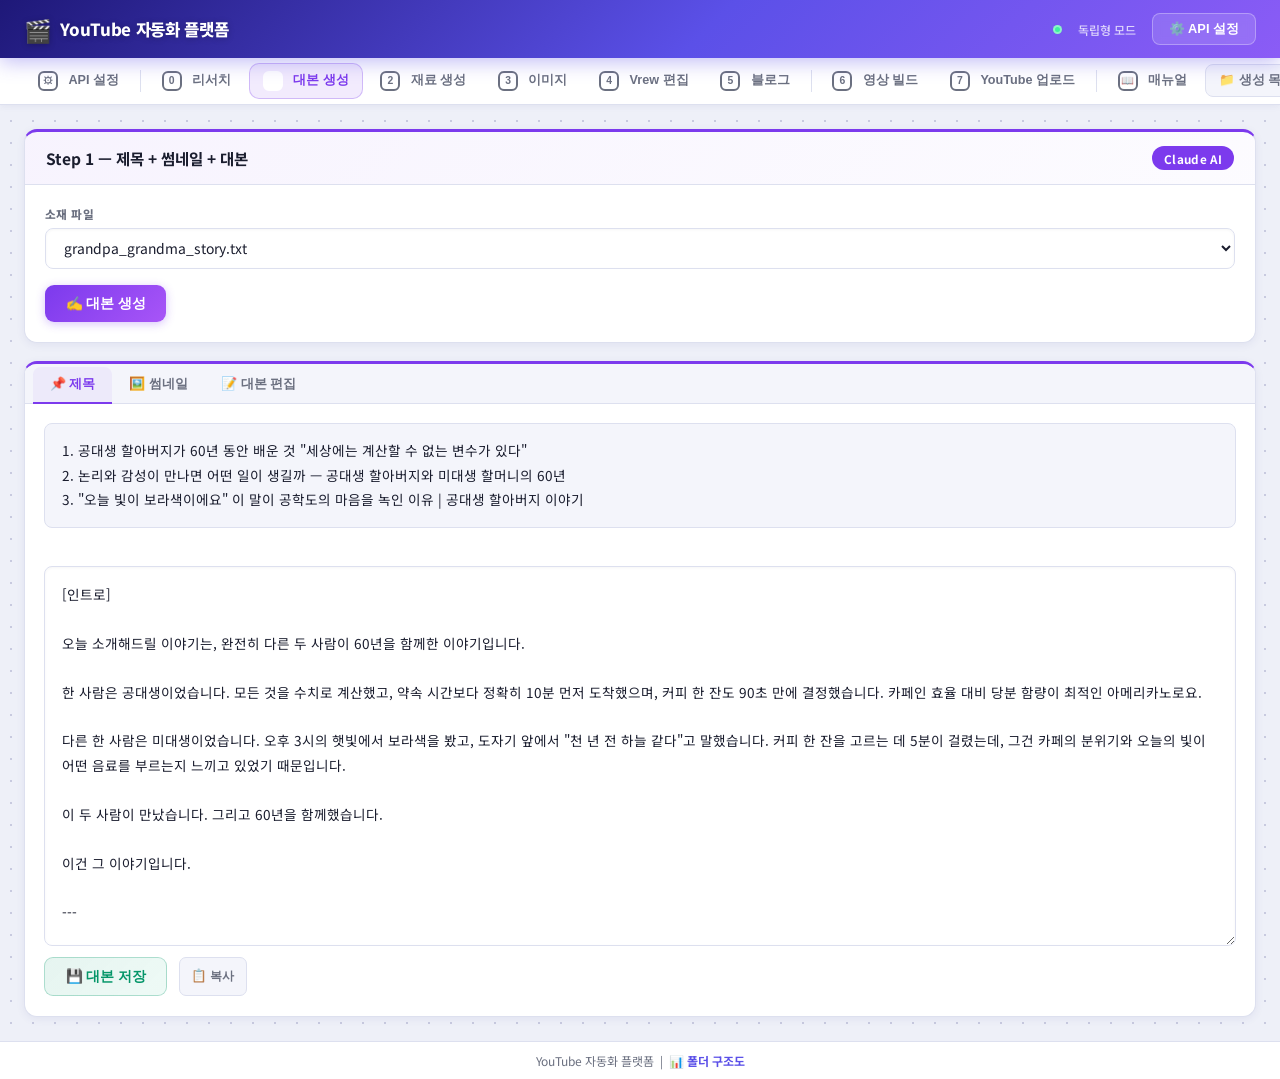
==== commit 40ae1326: "Convert left sidebar nav to top horizontal navbar + add footer - Replace left vertical sidebar navig" ====
--- a/index.html
+++ b/index.html
@@ -41,13 +41,27 @@
 .hdr-btn{padding:.42rem 1rem;border-radius:8px;border:1.5px solid rgba(255,255,255,.3);background:rgba(255,255,255,.13);color:#fff;font-size:.8rem;cursor:pointer;transition:all .2s;font-weight:600;backdrop-filter:blur(4px)}
 .hdr-btn:hover{background:rgba(255,255,255,.25);border-color:rgba(255,255,255,.6)}
 
+/* ── 상단 네비 ── */
+.topnav{background:#fff;border-bottom:1.5px solid var(--border);position:sticky;top:58px;z-index:150;box-shadow:0 2px 6px rgba(60,60,140,.06)}
+.topnav-in{max-width:1500px;margin:0 auto;padding:.3rem 1.5rem;display:flex;align-items:center;gap:.22rem;overflow-x:auto;scrollbar-width:none}
+.topnav-in::-webkit-scrollbar{display:none}
+.topnav .sbtn{width:auto;white-space:nowrap;padding:.44rem .82rem;flex-shrink:0}
+.topnav .snum{width:20px;height:20px;border-radius:6px;font-size:.65rem}
+.topnav .slabel{font-size:.79rem}
+.tn-div{width:1px;height:22px;background:var(--border);flex-shrink:0;margin:0 .2rem}
+.tn-obox{position:relative;margin-left:auto;flex-shrink:0}
+.tn-obox-btn{padding:.44rem .85rem;border-radius:8px;border:1.5px solid var(--border);background:var(--surf2);color:var(--text2);font-size:.79rem;font-weight:600;cursor:pointer;display:flex;align-items:center;gap:.4rem;transition:all .18s;white-space:nowrap}
+.tn-obox-btn:hover{border-color:#9fa6d0;color:var(--accent)}
+.tn-obox-panel{position:absolute;top:calc(100% + 8px);right:0;width:220px;background:#fff;border:1.5px solid var(--border);border-radius:var(--r);box-shadow:var(--sh2);z-index:300;padding:.5rem;display:none;max-height:320px;overflow-y:auto}
+.tn-obox-panel.open{display:flex;flex-direction:column;gap:.2rem}
+
 /* ── 레이아웃 ── */
-.wrap{flex:1;display:flex;max-width:1500px;margin:0 auto;width:100%;padding:1.5rem;gap:1.4rem}
-
-/* ── 사이드바 ── */
-.sidebar{width:206px;flex-shrink:0;display:flex;flex-direction:column;gap:1rem}
-.snav{display:flex;flex-direction:column;gap:.2rem;background:#fff;border-radius:var(--r);padding:.6rem;border:1.5px solid var(--border);box-shadow:var(--sh)}
-.sbtn{width:100%;background:transparent;border:1.5px solid transparent;border-radius:10px;padding:.62rem .9rem;display:flex;align-items:center;gap:.65rem;cursor:pointer;color:var(--text2);transition:all .18s;text-align:left}
+.wrap{flex:1;max-width:1500px;margin:0 auto;width:100%;padding:1.5rem}
+
+/* ── 사이드바 (숨김) ── */
+.sidebar{display:none}
+.snav{display:flex;flex-direction:column;gap:.2rem}
+.sbtn{width:auto;background:transparent;border:1.5px solid transparent;border-radius:10px;padding:.62rem .9rem;display:flex;align-items:center;gap:.65rem;cursor:pointer;color:var(--text2);transition:all .18s;text-align:left}
 .sbtn:hover{background:var(--surf2);border-color:var(--border);color:var(--text)}
 /* 기본 활성 */
 .sbtn.on{background:rgba(91,80,232,.1);border-color:rgba(91,80,232,.28);color:var(--cs)}
@@ -231,6 +245,10 @@
 /* ── 빈 상태 ── */
 .empty{text-align:center;padding:2rem;color:var(--text2);font-size:.88rem}
 .hidden{display:none!important}
+
+/* ── 푸터 ── */
+.footer{background:#fff;border-top:1.5px solid var(--border);padding:.65rem 1.5rem;text-align:center;font-size:.75rem;color:var(--text2);margin-top:auto}
+.footer a{color:var(--cs);text-decoration:none;font-weight:700}.footer a:hover{text-decoration:underline}
 
 /* ── 매뉴얼 ── */
 #pManual .card{border-top:3px solid #0f766e}
@@ -289,50 +307,53 @@
   </div>
 </header>
 
+<!-- 상단 네비 -->
+<nav class="topnav">
+  <div class="topnav-in">
+    <button class="sbtn" data-p="pSettings" onclick="goSettings()">
+      <span class="snum">⚙</span><span class="slabel">API 설정</span>
+    </button>
+    <div class="tn-div"></div>
+    <button class="sbtn" data-p="p0" onclick="goPanel('p0',this)">
+      <span class="snum">0</span><span class="slabel">리서치</span>
+    </button>
+    <button class="sbtn" data-p="p1" onclick="goPanel('p1',this)">
+      <span class="snum">1</span><span class="slabel">대본 생성</span>
+    </button>
+    <button class="sbtn" data-p="p2" onclick="goPanel('p2',this)">
+      <span class="snum">2</span><span class="slabel">재료 생성</span>
+    </button>
+    <button class="sbtn" data-p="p3" onclick="goPanel('p3',this)">
+      <span class="snum">3</span><span class="slabel">이미지</span>
+    </button>
+    <button class="sbtn" data-p="p4" onclick="goPanel('p4',this)">
+      <span class="snum">4</span><span class="slabel">Vrew 편집</span>
+    </button>
+    <button class="sbtn" data-p="p5" onclick="goPanel('p5',this)">
+      <span class="snum">5</span><span class="slabel">블로그</span>
+    </button>
+    <div class="tn-div"></div>
+    <button class="sbtn" data-p="p6" onclick="goPanel('p6',this)">
+      <span class="snum">6</span><span class="slabel">영상 빌드</span>
+    </button>
+    <button class="sbtn" data-p="p7" onclick="goPanel('p7',this)">
+      <span class="snum">7</span><span class="slabel">YouTube 업로드</span>
+    </button>
+    <div class="tn-div"></div>
+    <button class="sbtn" data-p="pManual" onclick="goPanel('pManual',this)">
+      <span class="snum">📖</span><span class="slabel">매뉴얼</span>
+    </button>
+    <div class="tn-obox">
+      <button class="tn-obox-btn" onclick="toggleOlist(this)">📁 생성 목록 ▾</button>
+      <div class="tn-obox-panel" id="olistPanel">
+        <div style="font-size:.72rem;font-weight:800;color:var(--cs);margin-bottom:.35rem;letter-spacing:.05em">📁 생성 목록</div>
+        <div class="olist" id="olist"><div class="empty">없음</div></div>
+      </div>
+    </div>
+  </div>
+</nav>
+
 <div class="wrap">
-  <!-- 사이드바 -->
-  <aside class="sidebar">
-    <nav class="snav">
-      <button class="sbtn" data-p="pSettings" onclick="goSettings()">
-        <span class="snum">⚙</span><span class="slabel">API 설정</span>
-      </button>
-      <div class="sdiv"></div>
-      <button class="sbtn" data-p="p0" onclick="goPanel('p0',this)">
-        <span class="snum">0</span><span class="slabel">리서치</span>
-      </button>
-      <button class="sbtn" data-p="p1" onclick="goPanel('p1',this)">
-        <span class="snum">1</span><span class="slabel">대본 생성</span>
-      </button>
-      <button class="sbtn" data-p="p2" onclick="goPanel('p2',this)">
-        <span class="snum">2</span><span class="slabel">재료 생성</span>
-      </button>
-      <button class="sbtn" data-p="p3" onclick="goPanel('p3',this)">
-        <span class="snum">3</span><span class="slabel">이미지</span>
-      </button>
-      <button class="sbtn" data-p="p4" onclick="goPanel('p4',this)">
-        <span class="snum">4</span><span class="slabel">Vrew 편집</span>
-      </button>
-      <button class="sbtn" data-p="p5" onclick="goPanel('p5',this)">
-        <span class="snum">5</span><span class="slabel">블로그</span>
-      </button>
-      <div class="sdiv"></div>
-      <button class="sbtn" data-p="p6" onclick="goPanel('p6',this)">
-        <span class="snum">6</span><span class="slabel">영상 빌드</span>
-      </button>
-      <button class="sbtn" data-p="p7" onclick="goPanel('p7',this)">
-        <span class="snum">7</span><span class="slabel">YouTube 업로드</span>
-      </button>
-      <div class="sdiv"></div>
-      <button class="sbtn" data-p="pManual" onclick="goPanel('pManual',this)">
-        <span class="snum">📖</span><span class="slabel">매뉴얼</span>
-      </button>
-    </nav>
-    <div class="obox">
-      <div class="obox-t">📁 생성 목록</div>
-      <div class="olist" id="olist"><div class="empty">없음</div></div>
-    </div>
-  </aside>
-
   <!-- 콘텐츠 -->
   <section class="content">
 
@@ -943,6 +964,12 @@
 
   </section>
 </div>
+
+<!-- 푸터 -->
+<footer class="footer">
+  YouTube 자동화 플랫폼 &nbsp;|&nbsp;
+  <a href="구조도_YouTube.html" target="_blank">📊 폴더 구조도</a>
+</footer>
 
 <script>
 const DATA = [
@@ -1319,6 +1346,13 @@
 function cpText(btn,txt){
   navigator.clipboard.writeText(txt).then(()=>{btn.textContent='✅';setTimeout(()=>btn.textContent='📋 복사',1800)});
 }
+function toggleOlist(btn) {
+  const panel = document.getElementById('olistPanel');
+  panel.classList.toggle('open');
+}
+document.addEventListener('click', e => {
+  if (!e.target.closest('.tn-obox')) document.getElementById('olistPanel')?.classList.remove('open');
+});
 function esc(s){return (s||'').replace(/&/g,'&amp;').replace(/</g,'&lt;').replace(/>/g,'&gt;')}
 function md(s){
   return esc(s||'')
